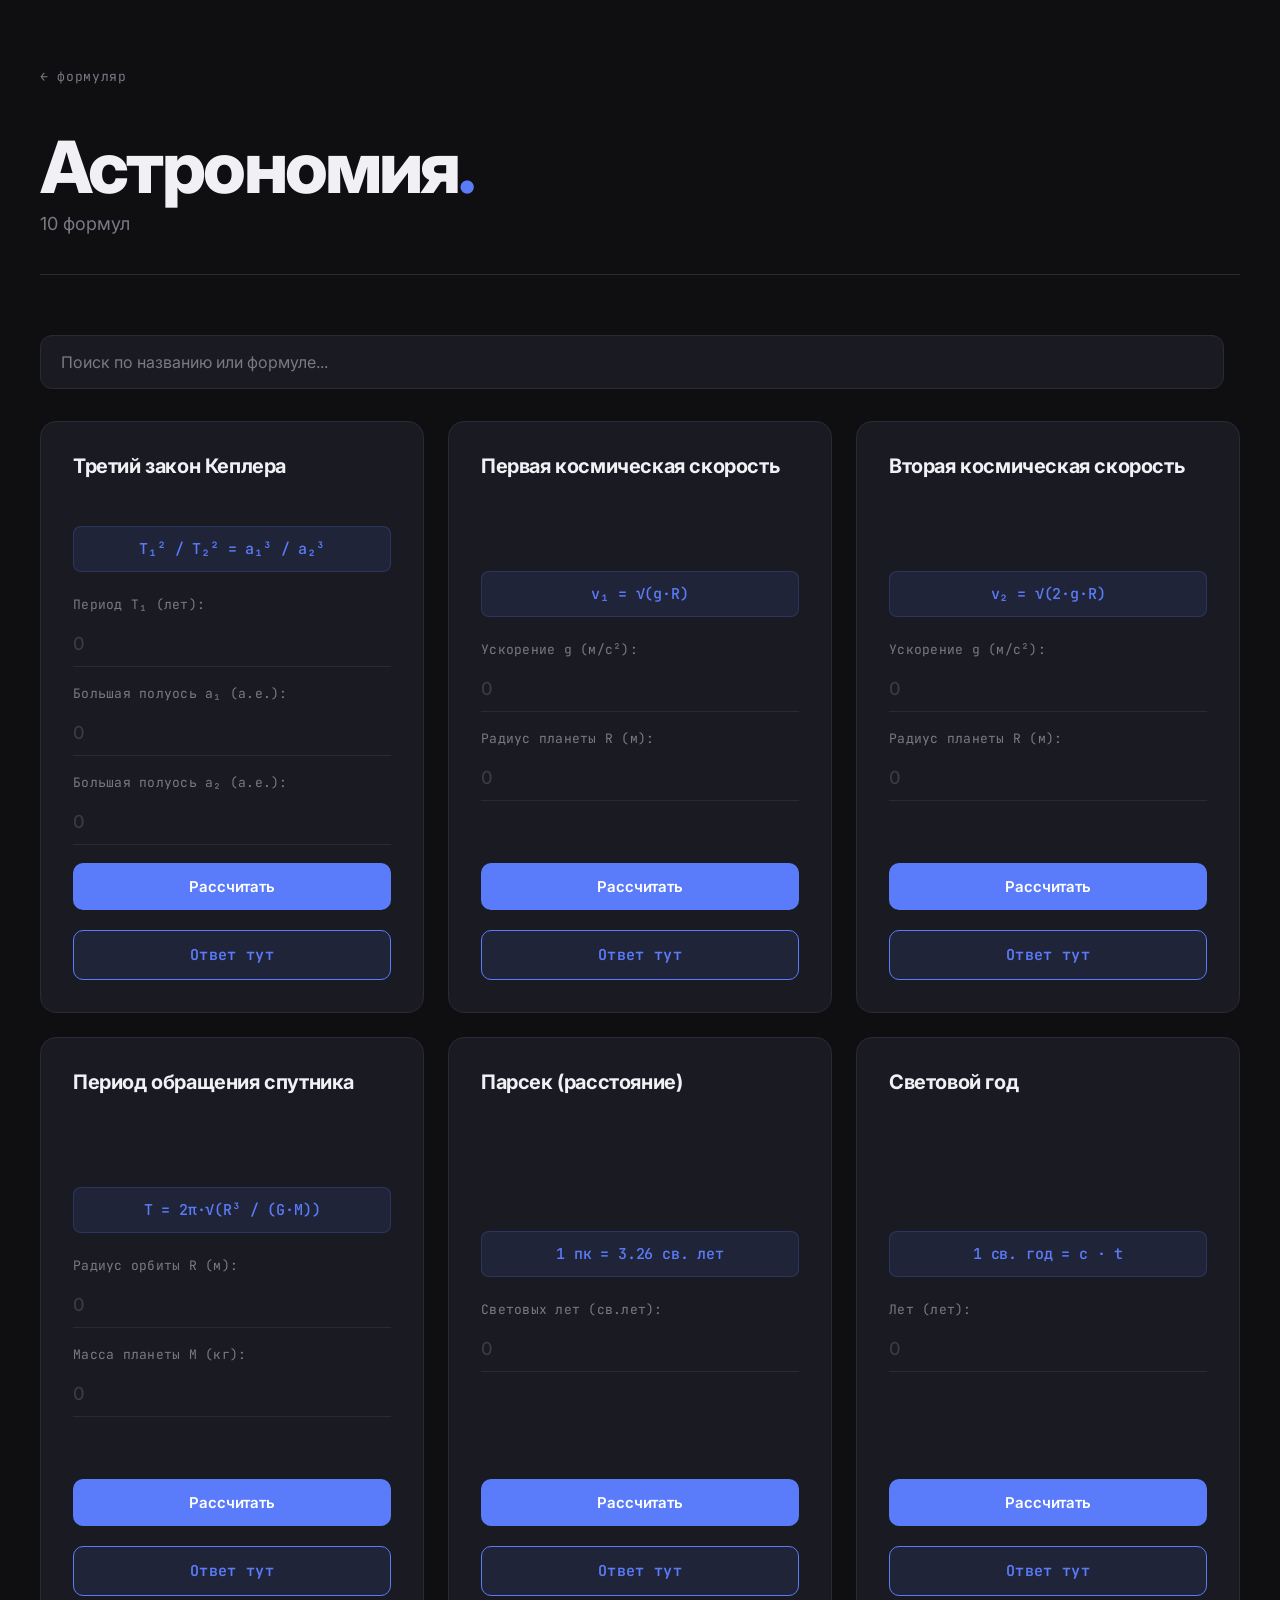
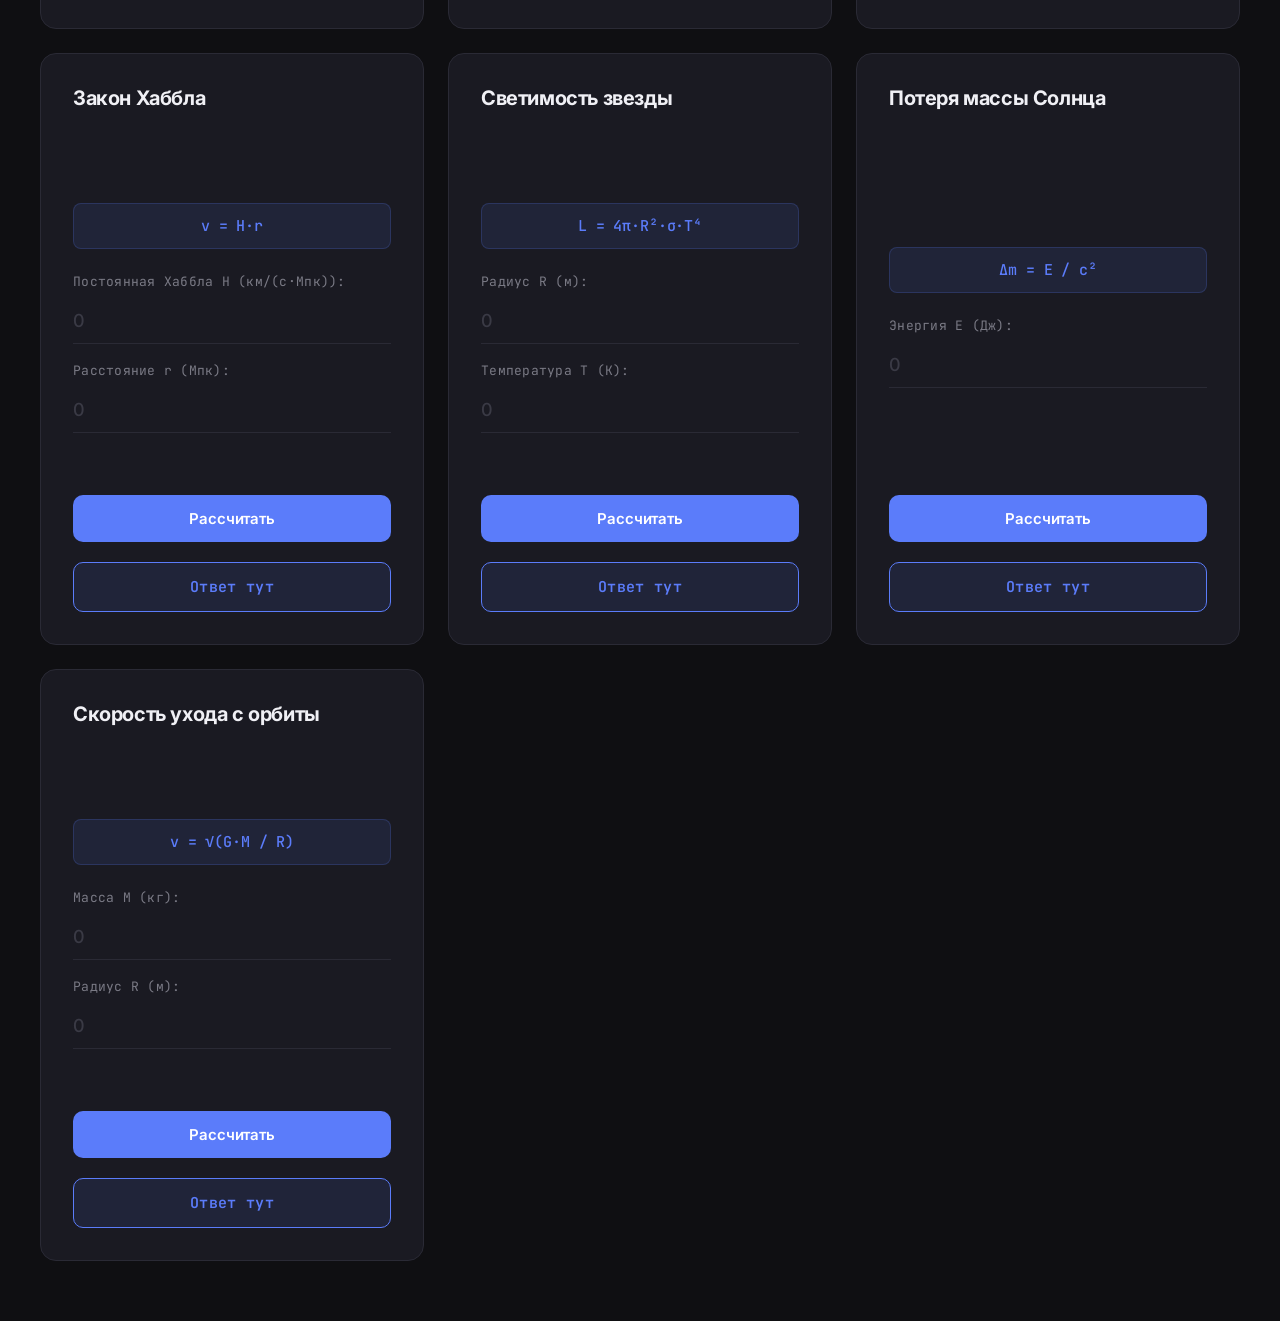
==== pages/astro.html @ 0204092b "300 формул школьного курса доделаны, теперь отдых, следующие цели: визуал, аксиом" ====
<!DOCTYPE html>
<html lang="ru">
<head>
  <meta charset="UTF-8">
  <meta name="viewport" content="width=device-width, initial-scale=1.0">
  <title>Астрономия — Физитон</title>
  <link rel="preconnect" href="https://fonts.googleapis.com">
  <link rel="preconnect" href="https://fonts.gstatic.com" crossorigin>
  <link href="https://fonts.googleapis.com/css2?family=Inter:wght@400;500;600;800&family=JetBrains+Mono:wght@500&display=swap" rel="stylesheet">
  <link rel="stylesheet" href="../style.css">
</head>
<body>

  <a href="calculator.html" class="back">← формуляр</a>

  <header>
    <h1>Астрономия</h1>
    <p>10 формул</p>
  </header>

  <main id="formulas-container"></main>

  <script src="../formulas.js"></script>
  <script src="../script.js"></script>
  <script>
    renderSection('astro', 'formulas-container');
  </script>
</body>
</html>
---- style.css ----
* {
  box-sizing: border-box;
  margin: 0;
  padding: 0;
}

:root {
  --bg: #0f0f12;
  --surface: #1a1a22;
  --surface-hover: #24242e;
  --border: #2a2a35;
  --text: #f0f0f5;
  --muted: #7a7a85;
  --accent: #5b7cfa;
  --accent-glow: rgba(91, 124, 250, 0.25);
}

body {
  font-family: 'Inter', system-ui, sans-serif;
  background: var(--bg);
  color: var(--text);
  min-height: 100vh;
  padding: 60px 40px;
  font-weight: 400;
  letter-spacing: -0.01em;
  -webkit-font-smoothing: antialiased;
}

/* ============ ШАПКА ============ */
header {
  max-width: 1200px;
  margin: 0 auto 60px;
  padding-bottom: 40px;
  border-bottom: 1px solid var(--border);
}

header h1 {
  font-size: 72px;
  font-weight: 800;
  letter-spacing: -0.04em;
  line-height: 0.95;
  color: var(--text);
  margin-bottom: 12px;
}

header h1::after {
  content: '.';
  color: var(--accent);
}

header p {
  color: var(--muted);
  font-size: 18px;
  font-weight: 400;
  letter-spacing: 0;
}

/* ============ ГЛАВНАЯ: ДВЕ КАРТОЧКИ ============ */
.hub {
  display: grid;
  grid-template-columns: repeat(2, 1fr);
  gap: 24px;
  max-width: 1200px;
  margin: 0 auto;
}

.hub-card {
  background: var(--surface);
  padding: 50px 45px;
  text-decoration: none;
  color: var(--text);
  transition: all 0.3s cubic-bezier(0.4, 0, 0.2, 1);
  position: relative;
  min-height: 340px;
  display: flex;
  flex-direction: column;
  justify-content: space-between;
  border-radius: 20px;
  border: 1px solid var(--border);
  overflow: hidden;
}

/* Эффект свечения при наведении */
.hub-card::before {
  content: '';
  position: absolute;
  top: 0;
  left: 0;
  right: 0;
  height: 3px;
  background: linear-gradient(90deg, transparent, var(--accent), transparent);
  opacity: 0;
  transition: opacity 0.3s ease;
}

.hub-card:hover::before {
  opacity: 1;
}

.hub-card:hover {
  background: var(--surface-hover);
  transform: translateY(-6px);
  box-shadow: 0 20px 40px rgba(0, 0, 0, 0.4), 0 0 0 1px var(--accent);
}

.hub-card .icon {
  font-family: 'JetBrains Mono', monospace;
  font-size: 14px;
  color: var(--accent);
  letter-spacing: 0.05em;
  font-weight: 600;
}

.hub-card h2 {
  font-size: 44px;
  font-weight: 700;
  letter-spacing: -0.03em;
  margin: 40px 0 16px;
  color: var(--text);
}

.hub-card p {
  font-size: 16px;
  color: var(--muted);
  line-height: 1.6;
  max-width: 400px;
}

.hub-card::after {
  content: '→';
  position: absolute;
  top: 50px;
  right: 45px;
  font-size: 28px;
  color: var(--muted);
  transition: all 0.3s ease;
}

.hub-card:hover::after {
  color: var(--accent);
  transform: translateX(8px);
}

/* ============ ПЛИТКИ РАЗДЕЛОВ (Формуляр) ============ */
.menu {
  display: grid;
  grid-template-columns: repeat(auto-fill, minmax(280px, 1fr));
  gap: 20px;
  max-width: 1200px;
  margin: 0 auto;
}

.card {
  background: var(--surface);
  padding: 30px;
  text-decoration: none;
  color: var(--text);
  transition: all 0.3s cubic-bezier(0.4, 0, 0.2, 1);
  position: relative;
  min-height: 200px;
  display: flex;
  flex-direction: column;
  justify-content: space-between;
  border-radius: 16px;
  border: 1px solid var(--border);
}

.card:hover {
  background: var(--surface-hover);
  transform: translateY(-4px);
  box-shadow: 0 12px 24px rgba(0, 0, 0, 0.3), 0 0 0 1px var(--accent);
}

.card .icon {
  font-family: 'JetBrains Mono', monospace;
  font-size: 12px;
  color: var(--accent);
  letter-spacing: 0.05em;
  font-weight: 600;
  text-transform: uppercase;
}

.card h2 {
  font-size: 24px;
  font-weight: 700;
  letter-spacing: -0.02em;
  margin-bottom: 8px;
  color: var(--text);
}

.card p {
  font-size: 14px;
  color: var(--muted);
  line-height: 1.5;
}

.card::after {
  content: '→';
  position: absolute;
  top: 30px;
  right: 30px;
  font-size: 20px;
  color: var(--muted);
  transition: all 0.3s ease;
}

.card:hover::after {
  color: var(--accent);
  transform: translateX(4px);
}

/* ============ КНОПКА "НАЗАД" ============ */
.back {
  display: inline-block;
  font-family: 'JetBrains Mono', monospace;
  font-size: 13px;
  color: var(--muted);
  text-decoration: none;
  margin-bottom: 40px;
  letter-spacing: 0.05em;
  transition: color 0.2s;
  padding: 8px 0;
}

.back:hover {
  color: var(--accent);
}

/* ============ СЕТКА КАЛЬКУЛЯТОРОВ (Разделы) ============ */
.calcs {
  display: grid;
  grid-template-columns: repeat(auto-fill, minmax(380px, 1fr));
  gap: 24px;
  max-width: 1200px;
  margin: 0 auto;
  align-items: stretch;
  grid-auto-rows: 1fr;
}

.calc {
  background: var(--surface);
  padding: 32px;
  border-radius: 16px;
  border: 1px solid var(--border);
  transition: all 0.3s cubic-bezier(0.4, 0, 0.2, 1);
  display: flex;
  flex-direction: column;
  min-height: 420px;
}

.calc .formula,
.calc .result {
  margin-top: auto;
}

.calc .result {
  margin-top: 20px;
}

.calc:hover {
  border-color: var(--accent);
  box-shadow: 0 0 0 1px var(--accent-glow), 0 12px 32px rgba(0, 0, 0, 0.3);
}

.calc h2 {
  font-size: 20px;
  font-weight: 700;
  letter-spacing: -0.02em;
  margin-bottom: 16px;
  color: var(--text);
  min-height: 56px;
  display: flex;
  align-items: flex-start;
}

.formula {
  font-family: 'JetBrains Mono', monospace;
  font-size: 15px;
  color: var(--accent);
  margin-bottom: 24px;
  padding: 12px 16px;
  background: rgba(91, 124, 250, 0.1);
  border-radius: 8px;
  text-align: center;
  font-weight: 500;
  border: 1px solid rgba(91, 124, 250, 0.2);
}

.calc label {
  display: block;
  font-size: 13px;
  color: var(--muted);
  margin-bottom: 18px;
  font-family: 'JetBrains Mono', monospace;
  letter-spacing: 0.02em;
  min-height: 52px;
}

.calc input {
  width: 100%;
  padding: 12px 0;
  margin-top: 8px;
  background: transparent;
  border: none;
  border-bottom: 1px solid var(--border);
  font-size: 18px;
  font-family: 'Inter', sans-serif;
  font-weight: 500;
  outline: none;
  transition: border-color 0.2s;
  color: var(--text);
}

.calc input:focus {
  border-bottom-color: var(--accent);
}

.calc input::placeholder {
  color: #3a3a45;
}

.calc input::-webkit-outer-spin-button,
.calc input::-webkit-inner-spin-button {
  -webkit-appearance: none;
  margin: 0;
}

.calc button {
  width: 100%;
  padding: 14px;
  background: var(--accent);
  color: #fff;
  border: none;
  border-radius: 10px;
  font-family: 'Inter', sans-serif;
  font-size: 15px;
  font-weight: 600;
  letter-spacing: -0.01em;
  cursor: pointer;
  transition: all 0.2s;
  margin-top: auto;
}

.calc button:hover {
  background: #4a6cf0;
  transform: translateY(-2px);
  box-shadow: 0 8px 20px var(--accent-glow);
}

.calc button:active {
  transform: translateY(0);
}

.result {
  margin-top: 16px;
  font-family: 'JetBrains Mono', monospace;
  font-size: 15px;
  color: var(--muted);
  letter-spacing: 0.02em;
  padding: 14px;
  border-radius: 10px;
  background: var(--surface-hover);
  text-align: center;
  border: 1px solid var(--border);
  min-height: 48px;
  display: flex;
  align-items: center;
  justify-content: center;
}

.result:not(:empty) {
  color: var(--accent);
  font-weight: 600;
  background: rgba(91, 124, 250, 0.1);
  border-color: var(--accent);
}

/* ============ ПОИСК ============ */
.search-wrap {
  max-width: 1200px;
  margin: 0 auto 32px;
  position: relative;
  display: flex;
  align-items: center;
  gap: 16px;
}

.search-input {
  flex: 1;
  padding: 16px 20px;
  background: var(--surface);
  border: 1px solid var(--border);
  border-radius: 12px;
  color: var(--text);
  font-family: 'Inter', sans-serif;
  font-size: 16px;
  outline: none;
  transition: all 0.2s;
}

.search-input:focus {
  border-color: var(--accent);
  box-shadow: 0 0 0 3px var(--accent-glow);
}

.search-input::placeholder {
  color: var(--muted);
}

.search-count {
  font-family: 'JetBrains Mono', monospace;
  font-size: 13px;
  color: var(--muted);
  letter-spacing: 0.02em;
  white-space: nowrap;
}



/* ============ МОБИЛЬНАЯ ВЕРСИЯ ============ */

/* Планшеты (до 1024px) */
@media (max-width: 1024px) {
  body {
    padding: 40px 24px;
  }

  header {
    margin-bottom: 50px;
  }

  header h1 {
    font-size: 64px;
  }

  .calcs {
    grid-template-columns: repeat(auto-fill, minmax(320px, 1fr));
    gap: 20px;
  }

  .hub-card h2 {
    font-size: 32px;
  }
}

/* Телефоны (до 768px) */
@media (max-width: 768px) {
  body {
    padding: 30px 18px;
  }

  /* Шапка */
  header {
    margin-bottom: 40px;
    padding-bottom: 24px;
  }

  header h1 {
    font-size: 44px;
    letter-spacing: -0.03em;
  }

  header p {
    font-size: 15px;
  }

  /* Главная: карточки Формуляр/Аксиом — в одну колонку */
  .hub {
    grid-template-columns: 1fr;
    gap: 16px;
  }

  .hub-card {
    padding: 32px 24px;
    min-height: auto;
    border-radius: 16px;
  }

  .hub-card h2 {
    font-size: 28px;
    margin: 20px 0 10px;
  }

  .hub-card p {
    font-size: 14px;
  }

  .hub-card::after {
    top: 32px;
    right: 24px;
    font-size: 20px;
  }

  /* Плитки разделов — в одну колонку */
  .menu {
    grid-template-columns: 1fr;
    gap: 14px;
  }

  .card {
    padding: 24px 20px;
    min-height: auto;
    border-radius: 14px;
  }

  .card h2 {
    font-size: 20px;
  }

  .card p {
    font-size: 13px;
  }

  .card::after {
    top: 24px;
    right: 20px;
    font-size: 18px;
  }

  /* Поиск */
  .search-wrap {
    margin-bottom: 24px;
    gap: 10px;
  }

  .search-input {
    padding: 14px 16px;
    font-size: 15px;
    border-radius: 10px;
  }

  .search-count {
    font-size: 11px;
  }

  /* Калькуляторы — в одну колонку */
  .calcs {
    grid-template-columns: 1fr;
    gap: 16px;
    grid-auto-rows: auto;
  }

  .calc {
    padding: 24px 20px;
    border-radius: 14px;
    min-height: auto;
  }

  .calc h2 {
    font-size: 17px;
    min-height: auto;
    margin-bottom: 12px;
  }

  .formula {
    font-size: 14px;
    padding: 10px 12px;
    margin-bottom: 20px;
  }

  .calc label {
    font-size: 12px;
    margin-bottom: 14px;
    min-height: auto;
  }

  .calc input {
    font-size: 16px;
    padding: 12px 0;
  }

  .calc button {
    padding: 16px;
    font-size: 15px;
    margin-top: 12px;
  }

  .result {
    font-size: 14px;
    padding: 12px;
    min-height: 44px;
    margin-top: 12px;
  }

  /* Кнопка «назад» */
  .back {
    font-size: 12px;
    margin-bottom: 24px;
  }
}

/* Узкие телефоны (до 400px) */
@media (max-width: 400px) {
  body {
    padding: 24px 14px;
  }

  header h1 {
    font-size: 36px;
  }

  header p {
    font-size: 14px;
  }

  .hub-card h2 {
    font-size: 24px;
  }

  .card h2 {
    font-size: 18px;
  }

  .calc h2 {
    font-size: 16px;
  }
}
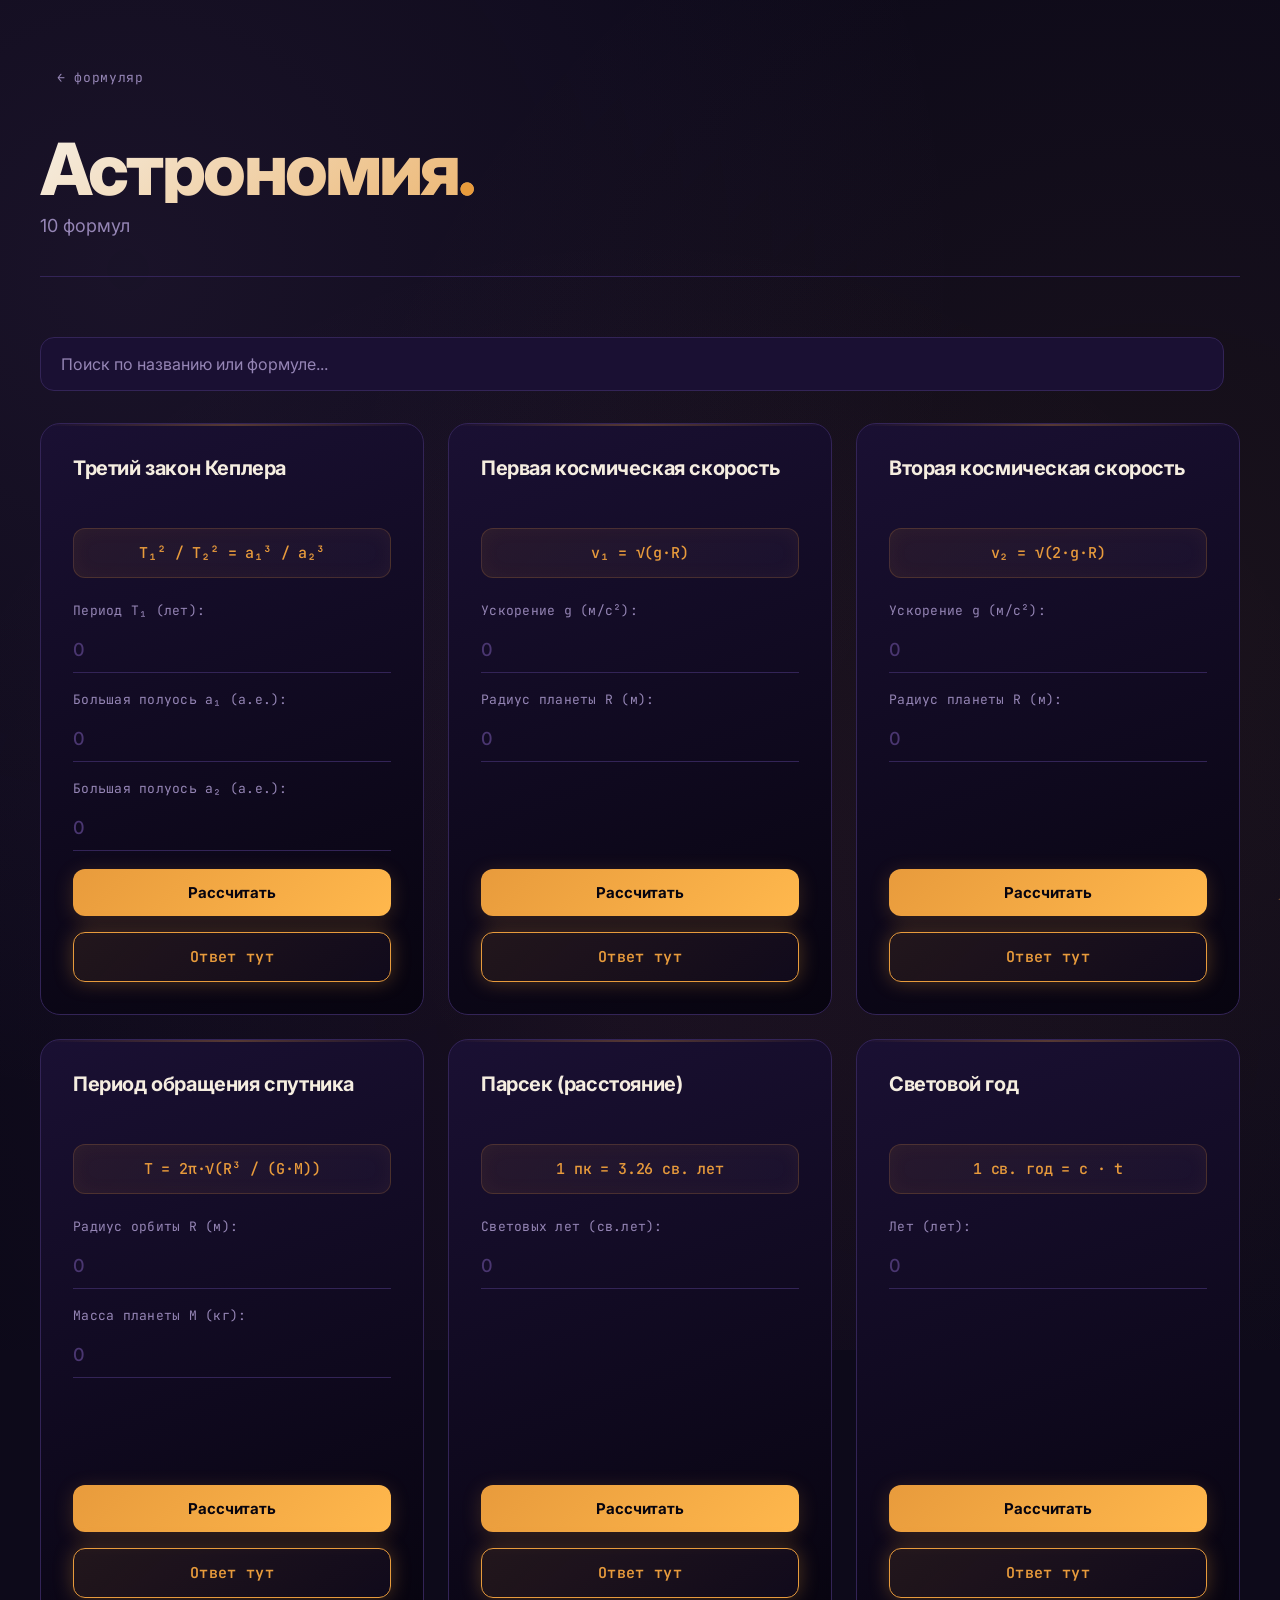
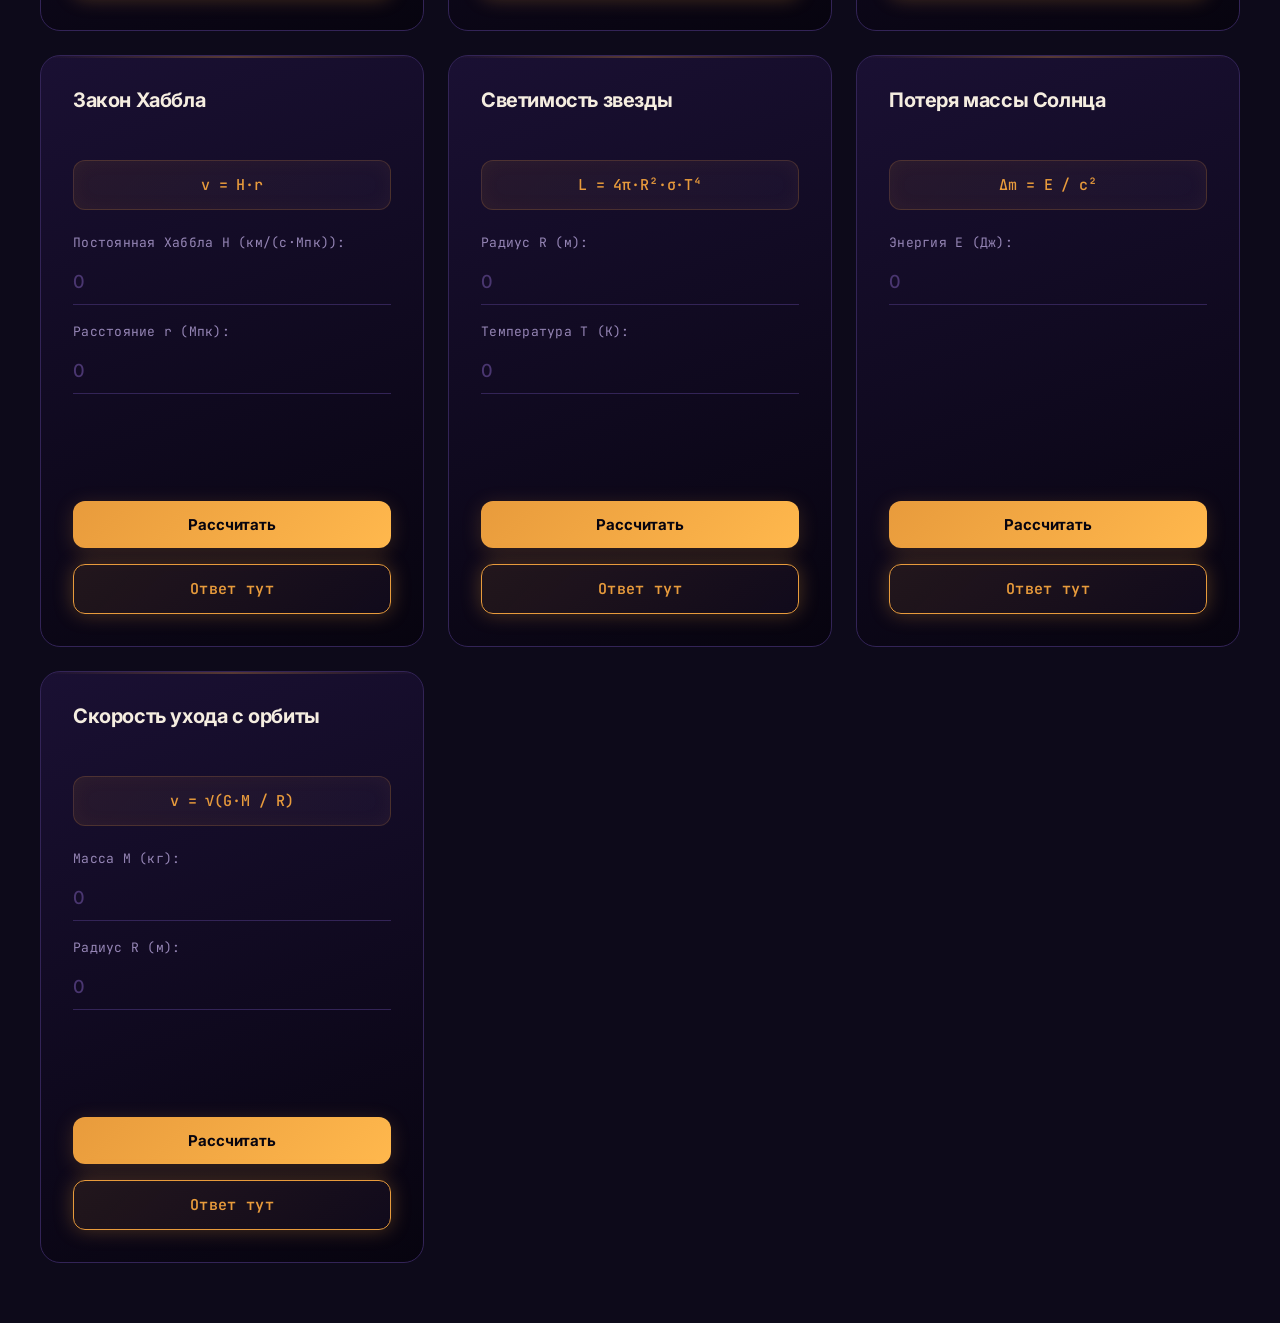
==== commit ac7efdfe: "TM Opera O йоу" ====
--- a/pages/astro.html
+++ b/pages/astro.html
@@ -7,10 +7,10 @@
   <link rel="preconnect" href="https://fonts.googleapis.com">
   <link rel="preconnect" href="https://fonts.gstatic.com" crossorigin>
   <link href="https://fonts.googleapis.com/css2?family=Inter:wght@400;500;600;800&family=JetBrains+Mono:wght@500&display=swap" rel="stylesheet">
-  <link rel="stylesheet" href="../style.css">
+  <link rel="stylesheet" href="../assets/style-space.css">
 </head>
 <body>
-
+  <div class="stars-bg"></div>
   <a href="calculator.html" class="back">← формуляр</a>
 
   <header>
--- a/assets/style-space.css
+++ b/assets/style-space.css
@@ -0,0 +1,614 @@
+/* ============ КОСМИЧЕСКАЯ ТЕМА «ФИЗИТОН» ============ */
+
+* {
+  box-sizing: border-box;
+  margin: 0;
+  padding: 0;
+}
+
+:root {
+  /* Основные цвета — извлечены из ваших аниме-PNG */
+  --bg: #0d0a1a;
+  --bg-deep: #07040f;
+  --surface: #1a1033;
+  --surface-hover: #251a44;
+  --border: #332457;
+  --border-bright: #4a3670;
+  --text: #f5ede0;
+  --muted: #9585b5;
+
+  /* Акценты */
+  --gold: #e89b3c;
+  --gold-bright: #ffb84d;
+  --violet: #b57cd9;
+  --pink: #e070a0;
+  --glow-gold: rgba(232, 155, 60, 0.3);
+  --glow-violet: rgba(181, 124, 217, 0.3);
+}
+
+/* ============ ОСНОВА ============ */
+body {
+  font-family: 'Inter', system-ui, sans-serif;
+  background: var(--bg);
+  color: var(--text);
+  min-height: 100vh;
+  padding: 60px 40px;
+  font-weight: 400;
+  letter-spacing: -0.01em;
+  -webkit-font-smoothing: antialiased;
+  position: relative;
+  overflow-x: hidden;
+}
+
+/* ============ ЗВЁЗДНЫЙ ФОН ============ */
+.stars-bg {
+  position: fixed;
+  top: 0;
+  left: 0;
+  width: 100%;
+  height: 100%;
+  pointer-events: none;
+  z-index: 0;
+  background:
+    radial-gradient(1px 1px at 20% 30%, #fff, transparent),
+    radial-gradient(1px 1px at 60% 70%, #fff, transparent),
+    radial-gradient(2px 2px at 50% 50%, #e89b3c, transparent),
+    radial-gradient(1px 1px at 80% 10%, #fff, transparent),
+    radial-gradient(1px 1px at 90% 60%, #b57cd9, transparent),
+    radial-gradient(1px 1px at 33% 80%, #fff, transparent),
+    radial-gradient(2px 2px at 15% 90%, #e070a0, transparent),
+    radial-gradient(1px 1px at 70% 30%, #fff, transparent);
+  background-size: 200% 200%;
+  animation: starsMove 120s linear infinite;
+  opacity: 0.6;
+}
+
+@keyframes starsMove {
+  from { background-position: 0 0; }
+  to { background-position: 200% 200%; }
+}
+
+/* Слой туманности */
+body::before {
+  content: '';
+  position: fixed;
+  top: -50%;
+  left: -50%;
+  width: 200%;
+  height: 200%;
+  background:
+    radial-gradient(circle at 30% 40%, rgba(181, 124, 217, 0.08), transparent 40%),
+    radial-gradient(circle at 70% 60%, rgba(232, 155, 60, 0.06), transparent 40%),
+    radial-gradient(circle at 50% 80%, rgba(224, 112, 160, 0.05), transparent 40%);
+  pointer-events: none;
+  z-index: 0;
+  animation: nebulaMove 60s ease-in-out infinite alternate;
+}
+
+@keyframes nebulaMove {
+  from { transform: translate(0, 0) rotate(0deg); }
+  to   { transform: translate(5%, 5%) rotate(5deg); }
+}
+
+/* Все элементы поверх звёзд */
+body > * {
+  position: relative;
+  z-index: 1;
+}
+
+/* ============ ШАПКА ============ */
+header {
+  max-width: 1200px;
+  margin: 0 auto 60px;
+  padding-bottom: 40px;
+  border-bottom: 1px solid var(--border);
+  position: relative;
+}
+
+header h1 {
+  font-size: 72px;
+  font-weight: 800;
+  letter-spacing: -0.04em;
+  line-height: 0.95;
+  color: var(--text);
+  margin-bottom: 12px;
+  background: linear-gradient(135deg, var(--text) 0%, var(--gold) 60%, var(--violet) 100%);
+  -webkit-background-clip: text;
+  -webkit-text-fill-color: transparent;
+  background-clip: text;
+}
+
+header h1::after {
+  content: '.';
+  color: var(--gold);
+  -webkit-text-fill-color: var(--gold);
+}
+
+header p {
+  color: var(--muted);
+  font-size: 18px;
+  font-weight: 400;
+  letter-spacing: 0;
+}
+
+/* ============ ГЛАВНАЯ — 2 КАРТОЧКИ ============ */
+.hub {
+  display: grid;
+  grid-template-columns: repeat(2, 1fr);
+  gap: 24px;
+  max-width: 1200px;
+  margin: 0 auto;
+}
+
+.hub-card {
+  background: linear-gradient(135deg, var(--surface) 0%, var(--bg-deep) 100%);
+  padding: 50px 45px;
+  text-decoration: none;
+  color: var(--text);
+  transition: all 0.4s cubic-bezier(0.4, 0, 0.2, 1);
+  position: relative;
+  min-height: 380px;
+  display: flex;
+  flex-direction: column;
+  justify-content: space-between;
+  border-radius: 24px;
+  border: 1px solid var(--border);
+  overflow: hidden;
+  box-shadow: 0 0 0 1px transparent, 0 20px 60px rgba(0, 0, 0, 0.5);
+}
+
+/* Свечение сверху */
+.hub-card::before {
+  content: '';
+  position: absolute;
+  top: 0;
+  left: 0;
+  right: 0;
+  height: 2px;
+  background: linear-gradient(90deg, transparent, var(--gold), var(--violet), transparent);
+  opacity: 0.4;
+  transition: opacity 0.3s;
+}
+
+.hub-card:hover::before {
+  opacity: 1;
+}
+
+.hub-card:hover {
+  transform: translateY(-8px);
+  border-color: var(--gold);
+  box-shadow:
+    0 0 0 1px var(--gold),
+    0 0 40px var(--glow-gold),
+    0 30px 80px rgba(0, 0, 0, 0.6);
+}
+
+/* PNG-персонаж в углу карточки */
+.hub-card .char {
+  position: absolute;
+  right: -20px;
+  bottom: -20px;
+  width: 200px;
+  height: 200px;
+  object-fit: contain;
+  object-position: bottom right;
+  opacity: 0.85;
+  transition: all 0.4s ease;
+  pointer-events: none;
+  filter: drop-shadow(0 0 20px rgba(232, 155, 60, 0.3));
+}
+
+.hub-card:hover .char {
+  transform: scale(1.08) translateY(-6px);
+  opacity: 1;
+  filter: drop-shadow(0 0 30px rgba(232, 155, 60, 0.5));
+}
+
+.hub-card .icon {
+  font-family: 'JetBrains Mono', monospace;
+  font-size: 14px;
+  color: var(--gold);
+  letter-spacing: 0.05em;
+  font-weight: 600;
+  z-index: 2;
+  position: relative;
+}
+
+.hub-card h2 {
+  font-size: 44px;
+  font-weight: 700;
+  letter-spacing: -0.03em;
+  margin: 40px 0 16px;
+  color: var(--text);
+  z-index: 2;
+  position: relative;
+  text-shadow: 0 0 30px rgba(245, 237, 224, 0.15);
+}
+
+.hub-card p {
+  font-size: 16px;
+  color: var(--muted);
+  line-height: 1.6;
+  max-width: 60%;
+  z-index: 2;
+  position: relative;
+}
+
+/* ============ ПЛИТКИ РАЗДЕЛОВ ============ */
+.menu {
+  display: grid;
+  grid-template-columns: repeat(auto-fill, minmax(320px, 1fr));
+  gap: 24px;
+  max-width: 1200px;
+  margin: 0 auto;
+}
+
+.card {
+  background: linear-gradient(135deg, var(--surface) 0%, var(--bg-deep) 100%);
+  padding: 32px 30px;
+  text-decoration: none;
+  color: var(--text);
+  transition: all 0.4s cubic-bezier(0.4, 0, 0.2, 1);
+  position: relative;
+  min-height: 260px;
+  display: flex;
+  flex-direction: column;
+  justify-content: space-between;
+  border-radius: 20px;
+  border: 1px solid var(--border);
+  overflow: hidden;
+}
+
+.card::before {
+  content: '';
+  position: absolute;
+  top: 0;
+  left: 0;
+  right: 0;
+  height: 2px;
+  background: linear-gradient(90deg, transparent, var(--violet), var(--gold), transparent);
+  opacity: 0.3;
+  transition: opacity 0.3s;
+}
+
+.card:hover::before {
+  opacity: 1;
+}
+
+.card:hover {
+  transform: translateY(-6px);
+  border-color: var(--violet);
+  box-shadow:
+    0 0 0 1px var(--violet),
+    0 0 30px var(--glow-violet),
+    0 20px 50px rgba(0, 0, 0, 0.5);
+}
+
+/* PNG в углу плитки раздела */
+.card .char {
+  position: absolute;
+  right: -10px;
+  bottom: -10px;
+  width: 150px;
+  height: 150px;
+  object-fit: contain;
+  object-position: bottom right;
+  opacity: 0.7;
+  transition: all 0.4s ease;
+  pointer-events: none;
+  filter: drop-shadow(0 0 15px rgba(181, 124, 217, 0.3));
+}
+
+.card:hover .char {
+  transform: scale(1.1) translateY(-4px);
+  opacity: 1;
+  filter: drop-shadow(0 0 25px rgba(181, 124, 217, 0.5));
+}
+
+.card .icon {
+  font-family: 'JetBrains Mono', monospace;
+  font-size: 12px;
+  color: var(--gold);
+  letter-spacing: 0.05em;
+  font-weight: 600;
+  text-transform: uppercase;
+  z-index: 2;
+  position: relative;
+}
+
+.card h2 {
+  font-size: 26px;
+  font-weight: 700;
+  letter-spacing: -0.02em;
+  margin-bottom: 8px;
+  color: var(--text);
+  z-index: 2;
+  position: relative;
+}
+
+.card p {
+  font-size: 14px;
+  color: var(--muted);
+  line-height: 1.5;
+  max-width: 60%;
+  z-index: 2;
+  position: relative;
+}
+
+/* ============ КНОПКА "НАЗАД" ============ */
+.back {
+  display: inline-block;
+  font-family: 'JetBrains Mono', monospace;
+  font-size: 13px;
+  color: var(--muted);
+  text-decoration: none;
+  margin-bottom: 40px;
+  letter-spacing: 0.05em;
+  transition: all 0.3s;
+  padding: 8px 16px;
+  border-radius: 10px;
+  border: 1px solid transparent;
+}
+
+.back:hover {
+  color: var(--gold);
+  border-color: var(--border);
+  background: var(--surface);
+}
+
+/* ============ КАЛЬКУЛЯТОРЫ ============ */
+.calcs {
+  display: grid;
+  grid-template-columns: repeat(auto-fill, minmax(380px, 1fr));
+  gap: 24px;
+  max-width: 1200px;
+  margin: 0 auto;
+  align-items: stretch;
+  grid-auto-rows: 1fr;
+}
+
+.calc {
+  background: linear-gradient(160deg, var(--surface) 0%, var(--bg-deep) 100%);
+  padding: 32px;
+  border-radius: 20px;
+  border: 1px solid var(--border);
+  transition: all 0.3s cubic-bezier(0.4, 0, 0.2, 1);
+  display: flex;
+  flex-direction: column;
+  min-height: 420px;
+  position: relative;
+  overflow: hidden;
+}
+
+.calc::before {
+  content: '';
+  position: absolute;
+  top: 0;
+  left: 0;
+  right: 0;
+  height: 2px;
+  background: linear-gradient(90deg, transparent, var(--gold), transparent);
+  opacity: 0.3;
+  transition: opacity 0.3s;
+}
+
+.calc:hover {
+  border-color: var(--gold);
+  box-shadow:
+    0 0 0 1px var(--gold),
+    0 0 30px var(--glow-gold),
+    0 20px 50px rgba(0, 0, 0, 0.5);
+}
+
+.calc:hover::before {
+  opacity: 1;
+}
+
+.calc h2 {
+  font-size: 20px;
+  font-weight: 700;
+  letter-spacing: -0.02em;
+  margin-bottom: 16px;
+  color: var(--text);
+  min-height: 56px;
+  display: flex;
+  align-items: flex-start;
+}
+
+.formula {
+  font-family: 'JetBrains Mono', monospace;
+  font-size: 15px;
+  color: var(--gold);
+  margin-bottom: 24px;
+  padding: 14px 18px;
+  background: linear-gradient(135deg, rgba(232, 155, 60, 0.08), rgba(181, 124, 217, 0.05));
+  border-radius: 12px;
+  text-align: center;
+  font-weight: 500;
+  border: 1px solid rgba(232, 155, 60, 0.2);
+  box-shadow: inset 0 0 20px rgba(232, 155, 60, 0.05);
+}
+
+.calc label {
+  display: block;
+  font-size: 13px;
+  color: var(--muted);
+  margin-bottom: 18px;
+  font-family: 'JetBrains Mono', monospace;
+  letter-spacing: 0.02em;
+  min-height: 52px;
+}
+
+.calc input {
+  width: 100%;
+  padding: 12px 0;
+  margin-top: 8px;
+  background: transparent;
+  border: none;
+  border-bottom: 1px solid var(--border);
+  font-size: 18px;
+  font-family: 'Inter', sans-serif;
+  font-weight: 500;
+  outline: none;
+  transition: all 0.2s;
+  color: var(--text);
+}
+
+.calc input:focus {
+  border-bottom-color: var(--gold);
+  box-shadow: 0 1px 0 0 var(--gold);
+}
+
+.calc input::placeholder {
+  color: #4a3670;
+}
+
+.calc input::-webkit-outer-spin-button,
+.calc input::-webkit-inner-spin-button {
+  -webkit-appearance: none;
+  margin: 0;
+}
+
+.calc button {
+  width: 100%;
+  padding: 14px;
+  background: linear-gradient(135deg, var(--gold) 0%, var(--gold-bright) 100%);
+  color: var(--bg-deep);
+  border: none;
+  border-radius: 12px;
+  font-family: 'Inter', sans-serif;
+  font-size: 15px;
+  font-weight: 700;
+  letter-spacing: -0.01em;
+  cursor: pointer;
+  transition: all 0.25s;
+  margin-top: auto;
+  box-shadow: 0 4px 20px rgba(232, 155, 60, 0.2);
+}
+
+.calc button:hover {
+  transform: translateY(-2px);
+  box-shadow: 0 8px 30px rgba(232, 155, 60, 0.4);
+}
+
+.calc button:active {
+  transform: translateY(0);
+}
+
+.result {
+  margin-top: 16px;
+  font-family: 'JetBrains Mono', monospace;
+  font-size: 15px;
+  color: var(--muted);
+  letter-spacing: 0.02em;
+  padding: 14px;
+  border-radius: 12px;
+  background: var(--bg-deep);
+  text-align: center;
+  border: 1px solid var(--border);
+  min-height: 48px;
+  display: flex;
+  align-items: center;
+  justify-content: center;
+}
+
+.result:not(:empty) {
+  color: var(--gold);
+  font-weight: 600;
+  background: linear-gradient(135deg, rgba(232, 155, 60, 0.1), rgba(181, 124, 217, 0.05));
+  border-color: var(--gold);
+  box-shadow: 0 0 20px var(--glow-gold);
+}
+
+/* ============ ПОИСК ============ */
+.search-wrap {
+  max-width: 1200px;
+  margin: 0 auto 32px;
+  position: relative;
+  display: flex;
+  align-items: center;
+  gap: 16px;
+}
+
+.search-input {
+  flex: 1;
+  padding: 16px 20px;
+  background: var(--surface);
+  border: 1px solid var(--border);
+  border-radius: 14px;
+  color: var(--text);
+  font-family: 'Inter', sans-serif;
+  font-size: 16px;
+  outline: none;
+  transition: all 0.3s;
+}
+
+.search-input:focus {
+  border-color: var(--gold);
+  box-shadow: 0 0 0 3px var(--glow-gold);
+}
+
+.search-input::placeholder {
+  color: var(--muted);
+}
+
+.search-count {
+  font-family: 'JetBrains Mono', monospace;
+  font-size: 13px;
+  color: var(--gold);
+  letter-spacing: 0.02em;
+  white-space: nowrap;
+}
+
+/* ============ МОБИЛЬНАЯ ВЕРСИЯ ============ */
+@media (max-width: 1024px) {
+  body { padding: 40px 24px; }
+  header h1 { font-size: 56px; }
+  .hub-card h2 { font-size: 32px; }
+  .calcs { grid-template-columns: repeat(auto-fill, minmax(320px, 1fr)); gap: 20px; }
+  .hub-card .char { width: 150px; height: 150px; }
+  .card .char { width: 120px; height: 120px; }
+}
+
+@media (max-width: 768px) {
+  body { padding: 30px 18px; }
+  header { margin-bottom: 40px; padding-bottom: 24px; }
+  header h1 { font-size: 40px; }
+  header p { font-size: 15px; }
+
+  .hub { grid-template-columns: 1fr; gap: 16px; }
+  .hub-card { padding: 32px 24px; min-height: 280px; border-radius: 18px; }
+  .hub-card h2 { font-size: 28px; margin: 20px 0 10px; }
+  .hub-card p { font-size: 14px; max-width: 70%; }
+  .hub-card .char { width: 130px; height: 130px; right: -15px; bottom: -15px; }
+
+  .menu { grid-template-columns: 1fr; gap: 14px; }
+  .card { padding: 24px 20px; min-height: 200px; border-radius: 16px; }
+  .card h2 { font-size: 20px; }
+  .card p { font-size: 13px; max-width: 65%; }
+  .card .char { width: 110px; height: 110px; }
+
+  .search-wrap { margin-bottom: 24px; gap: 10px; }
+  .search-input { padding: 14px 16px; font-size: 15px; border-radius: 12px; }
+  .search-count { font-size: 11px; }
+
+  .calcs { grid-template-columns: 1fr; gap: 16px; grid-auto-rows: auto; }
+  .calc { padding: 24px 20px; border-radius: 16px; min-height: auto; }
+  .calc h2 { font-size: 17px; min-height: auto; margin-bottom: 12px; }
+  .formula { font-size: 14px; padding: 10px 12px; margin-bottom: 20px; }
+  .calc label { font-size: 12px; margin-bottom: 14px; min-height: auto; }
+  .calc input { font-size: 16px; padding: 12px 0; }
+  .calc button { padding: 16px; font-size: 15px; margin-top: 12px; }
+  .result { font-size: 14px; padding: 12px; min-height: 44px; margin-top: 12px; }
+  .back { font-size: 12px; margin-bottom: 24px; }
+}
+
+@media (max-width: 400px) {
+  body { padding: 24px 14px; }
+  header h1 { font-size: 34px; }
+  .hub-card h2 { font-size: 24px; }
+  .card h2 { font-size: 18px; }
+  .calc h2 { font-size: 16px; }
+  .hub-card .char { width: 100px; height: 100px; }
+  .card .char { width: 90px; height: 90px; }
+}
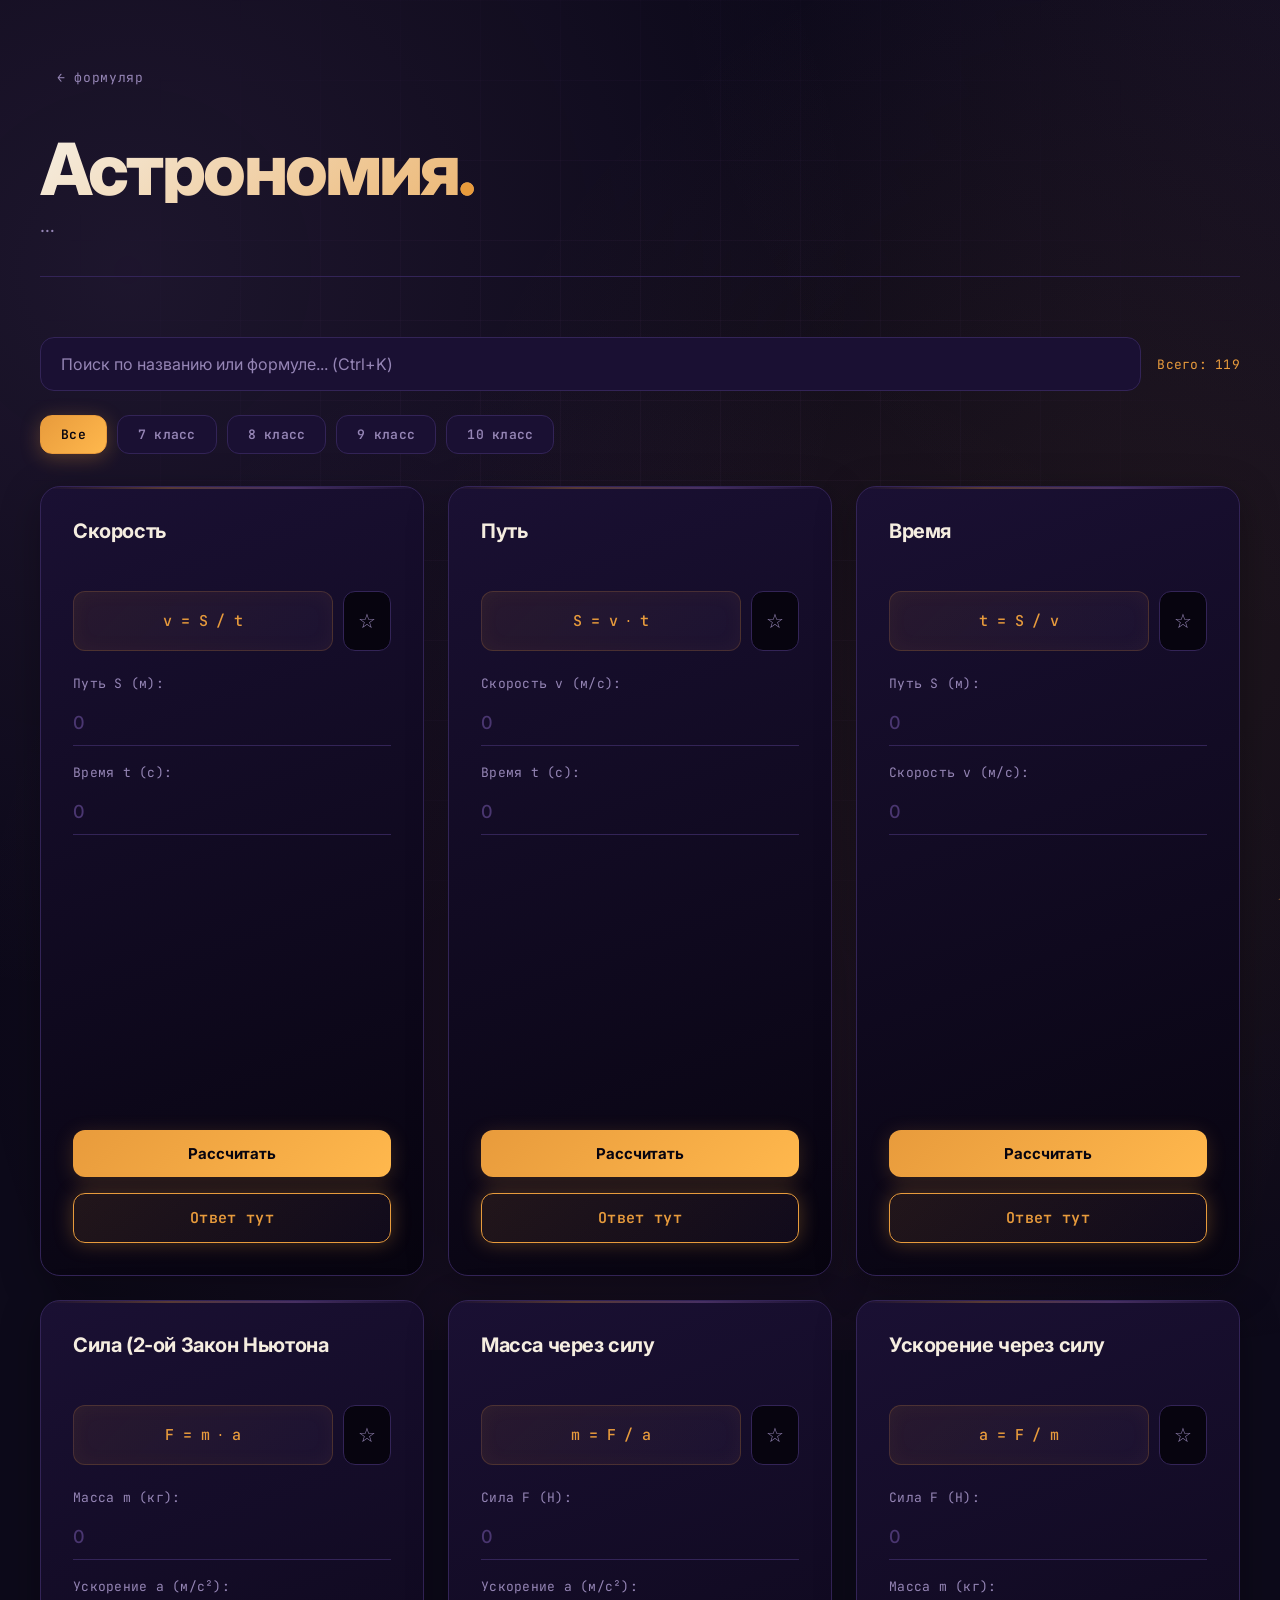
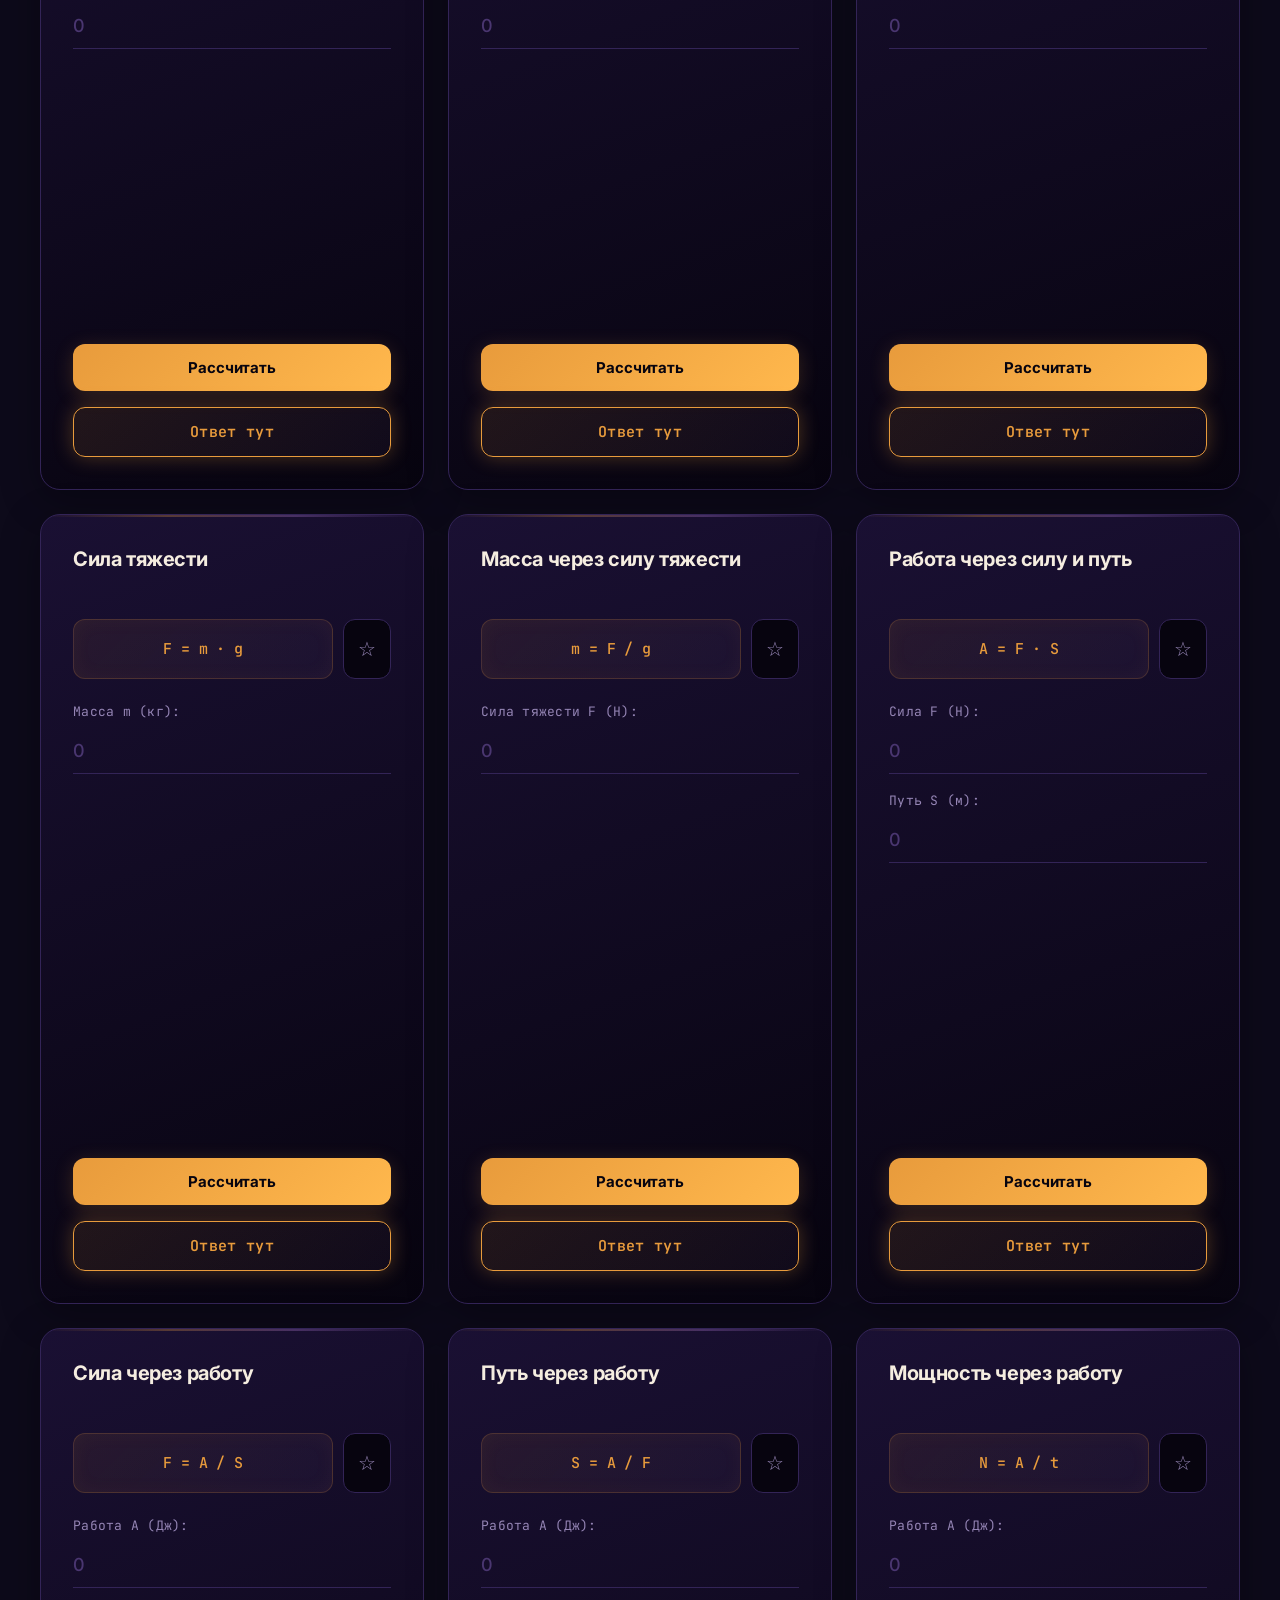
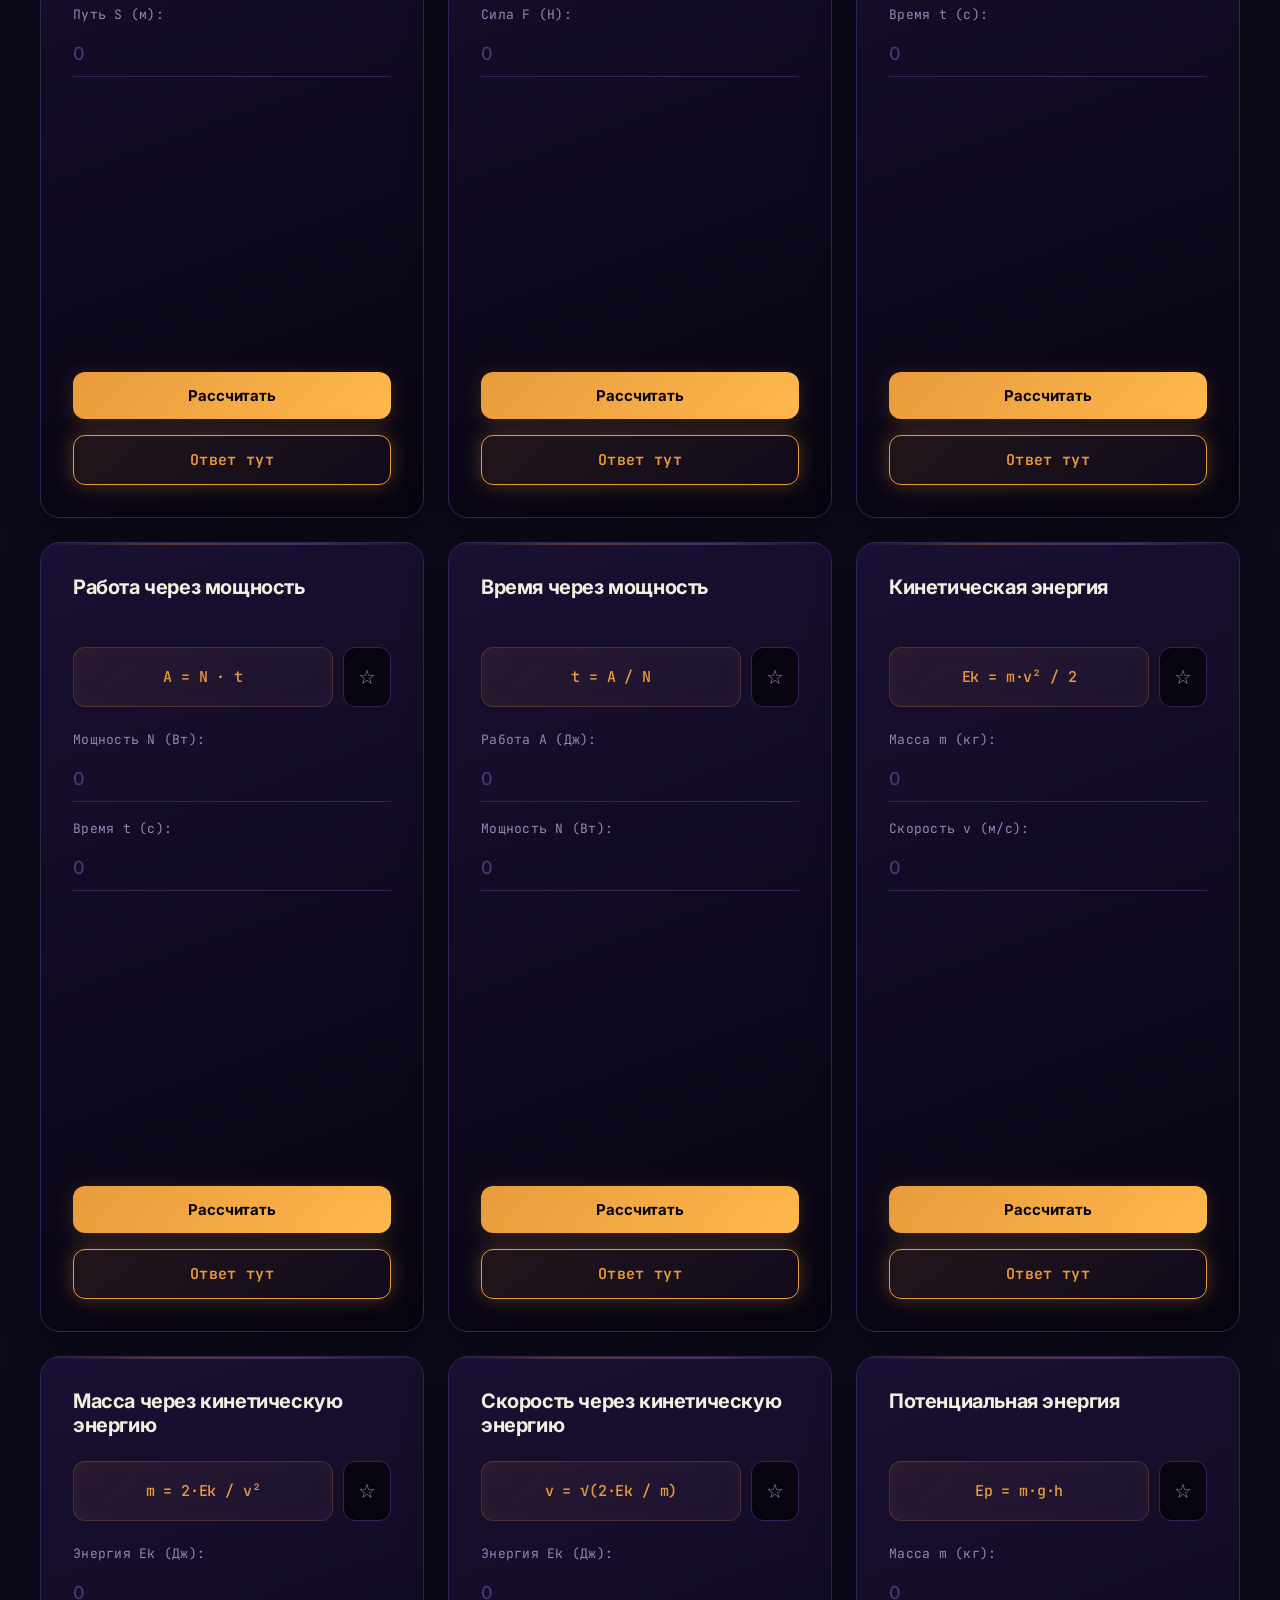
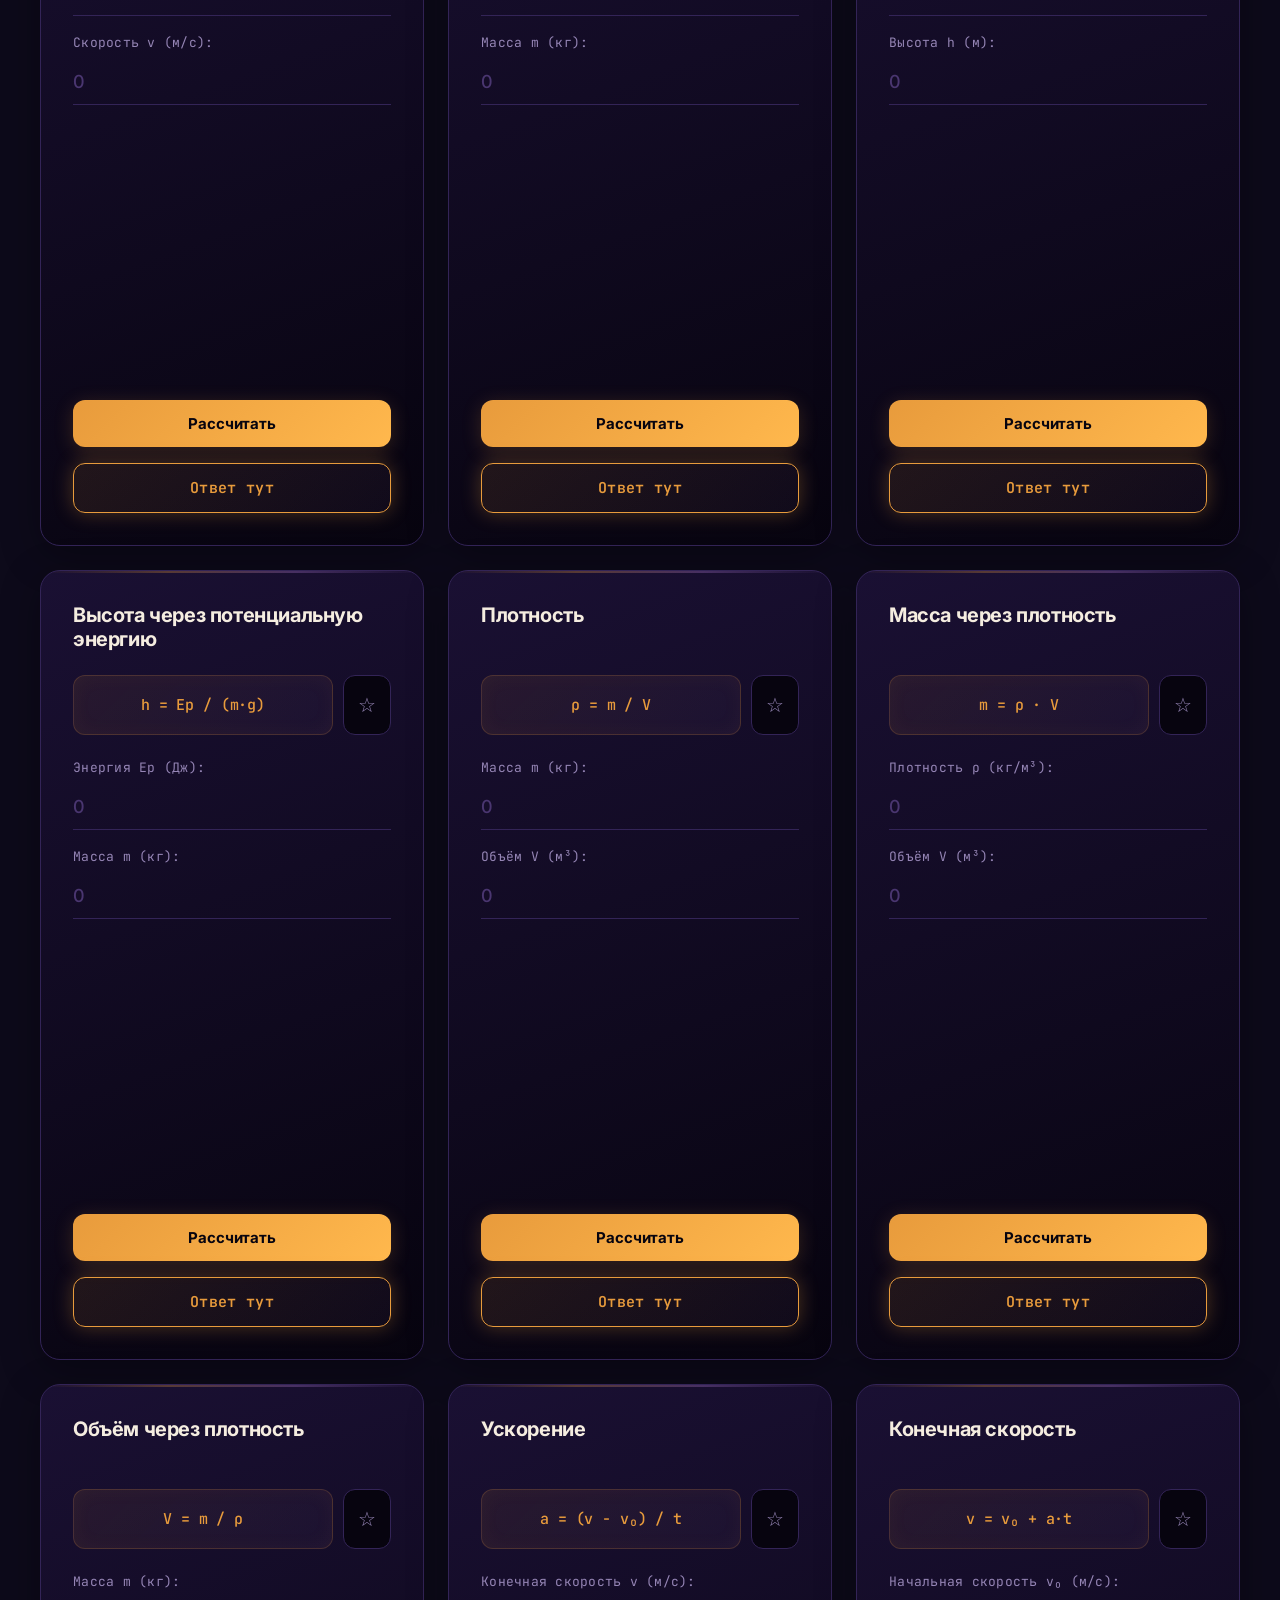
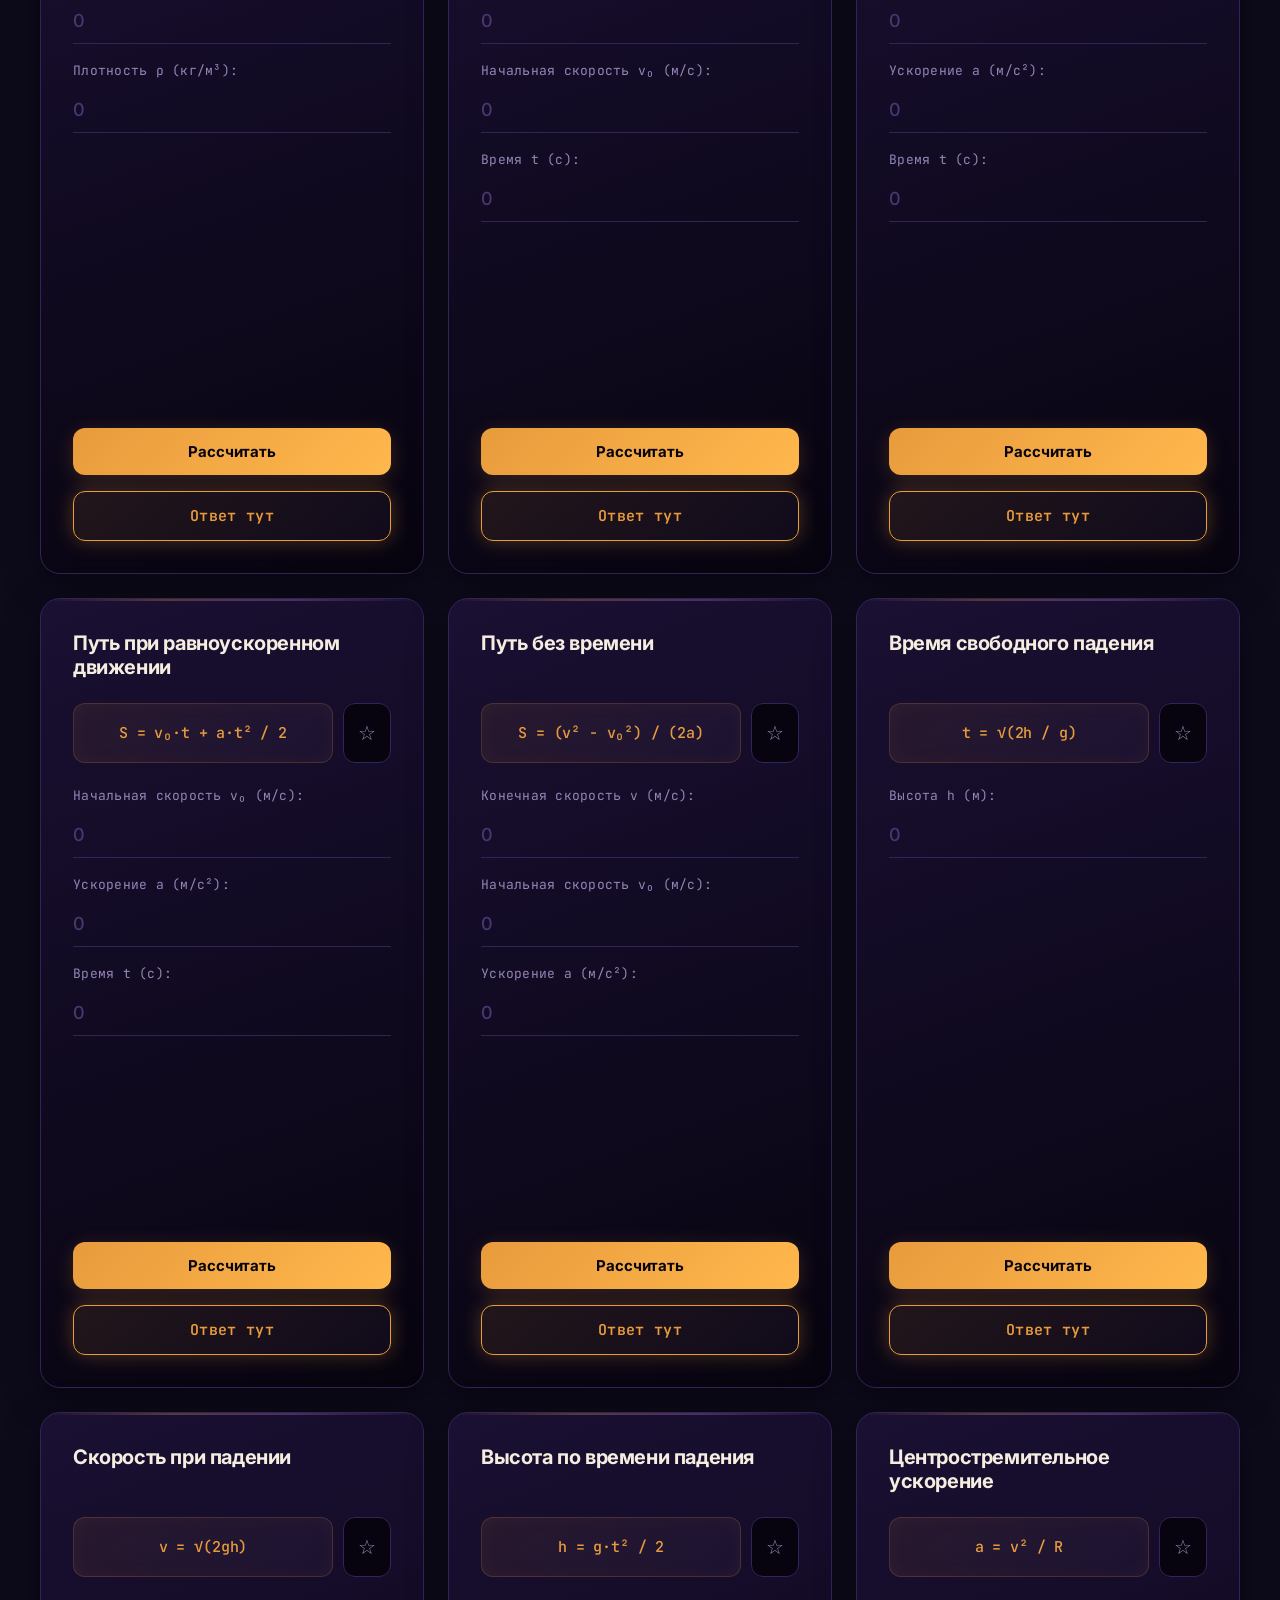
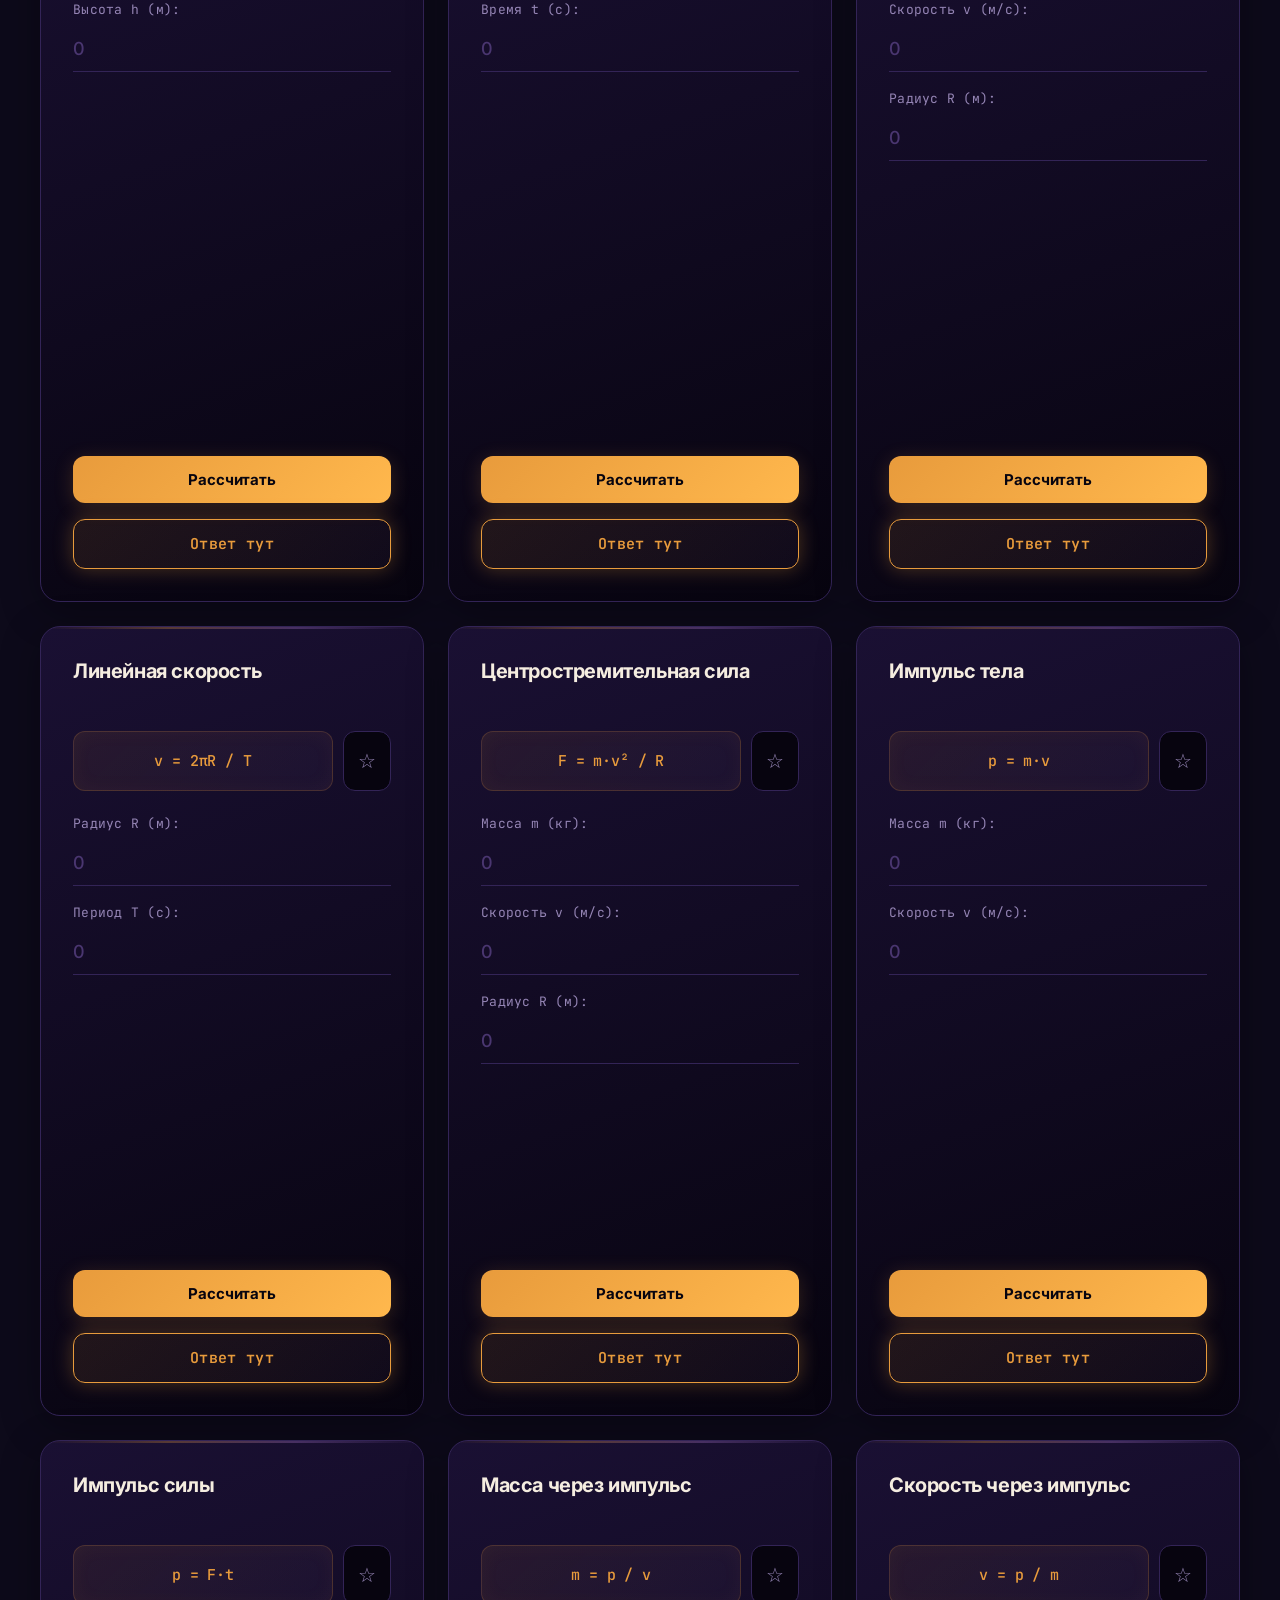
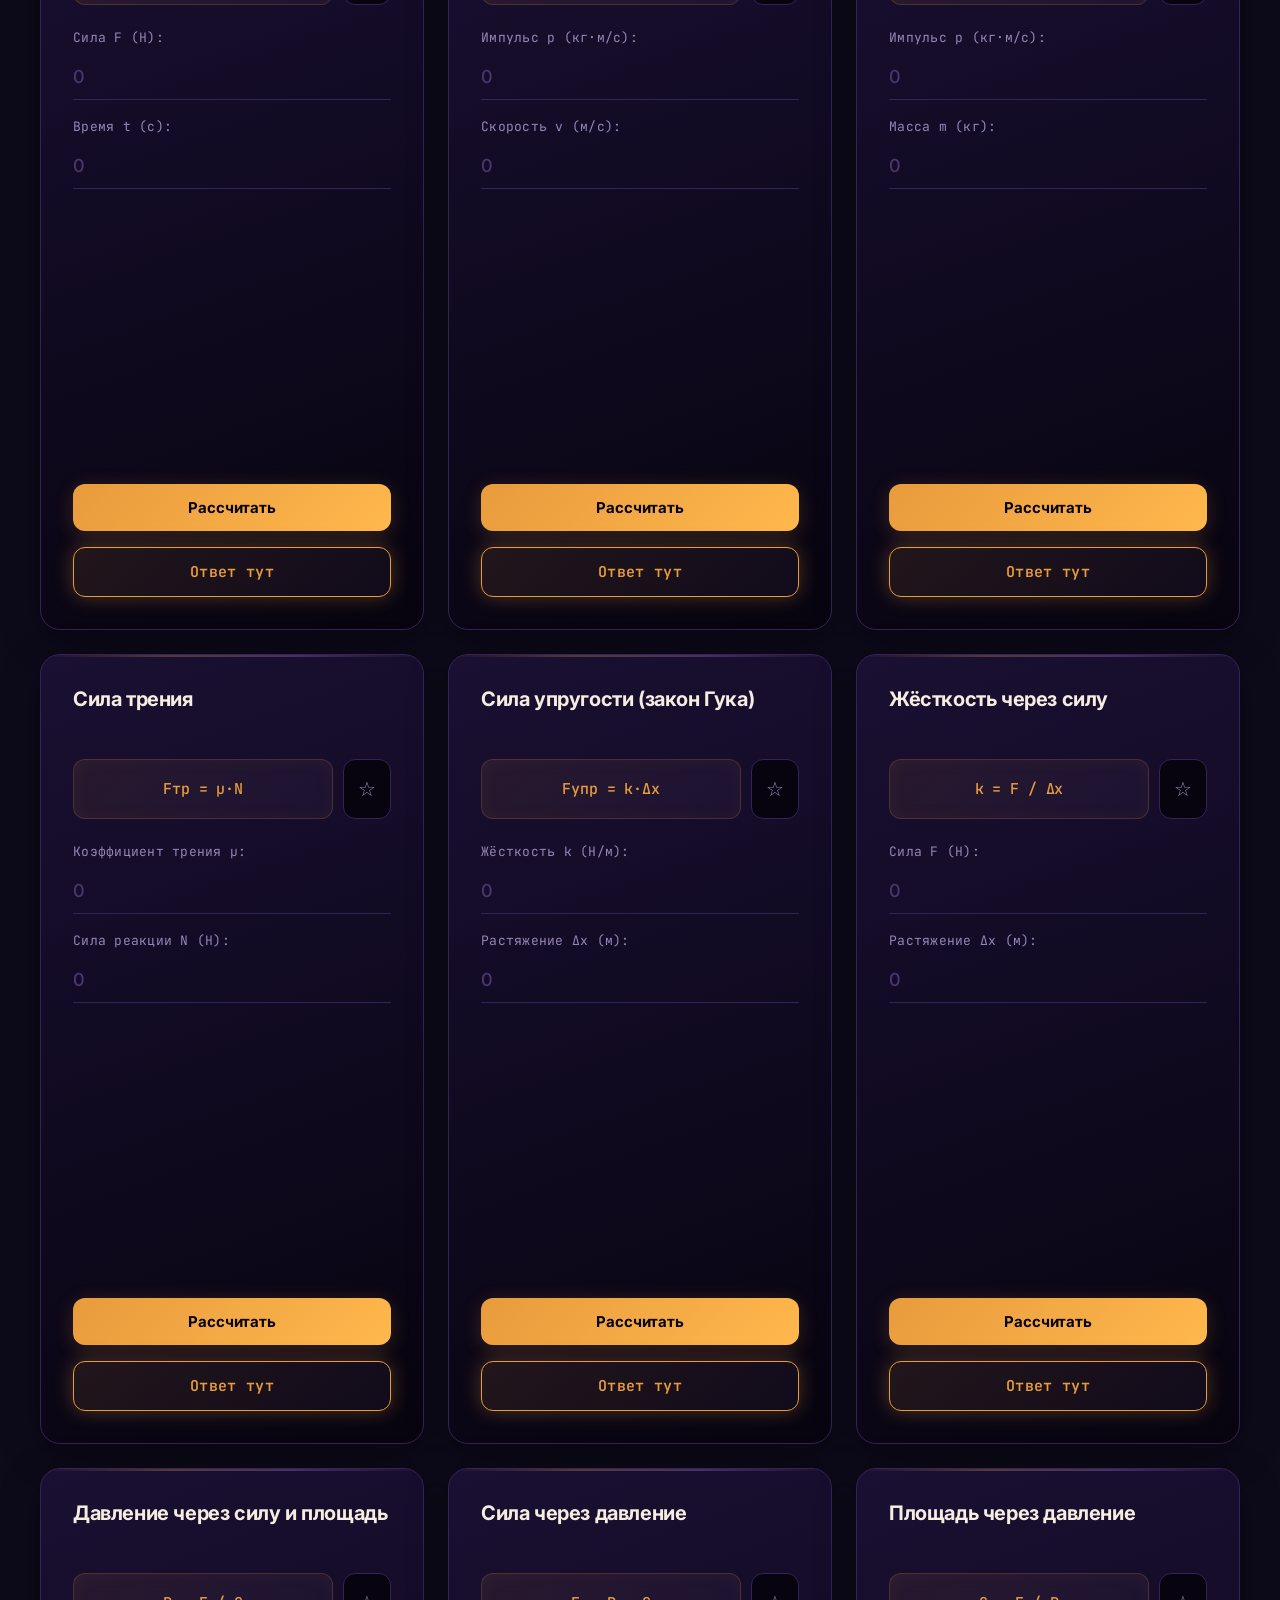
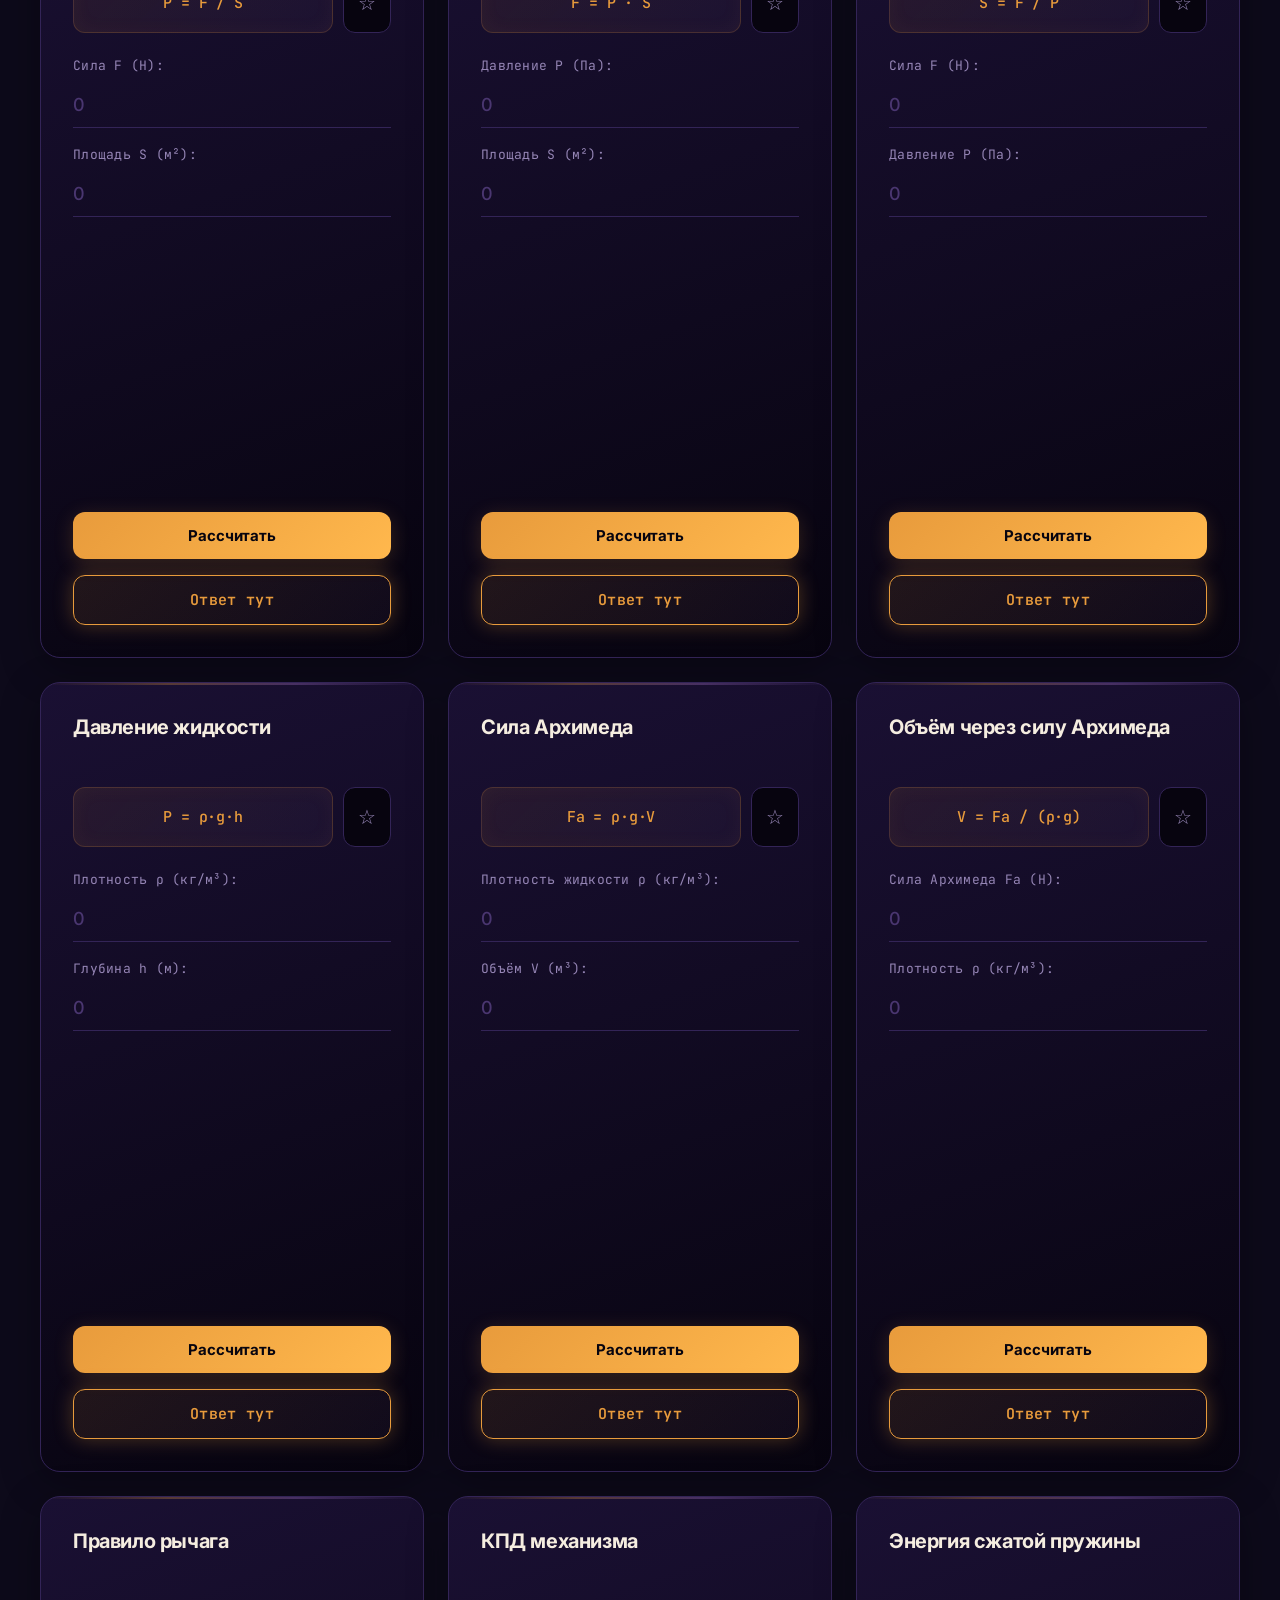
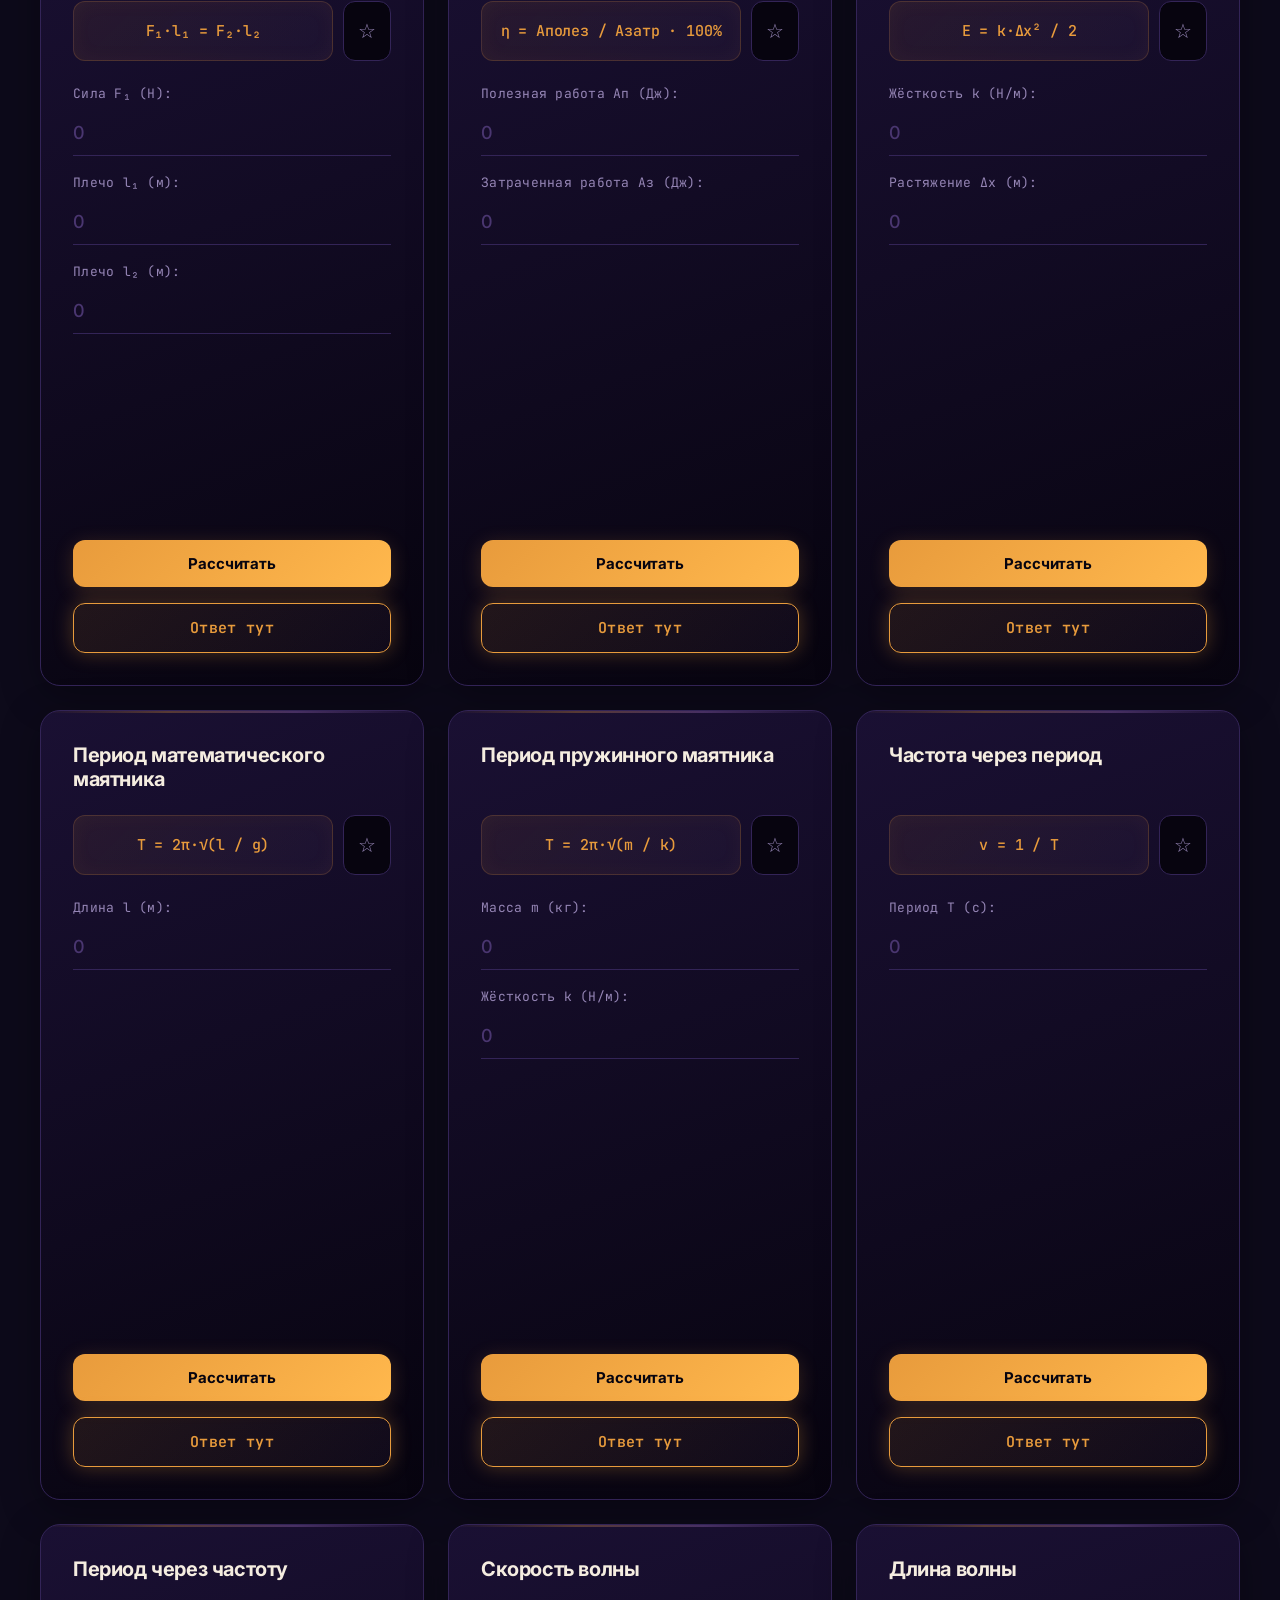
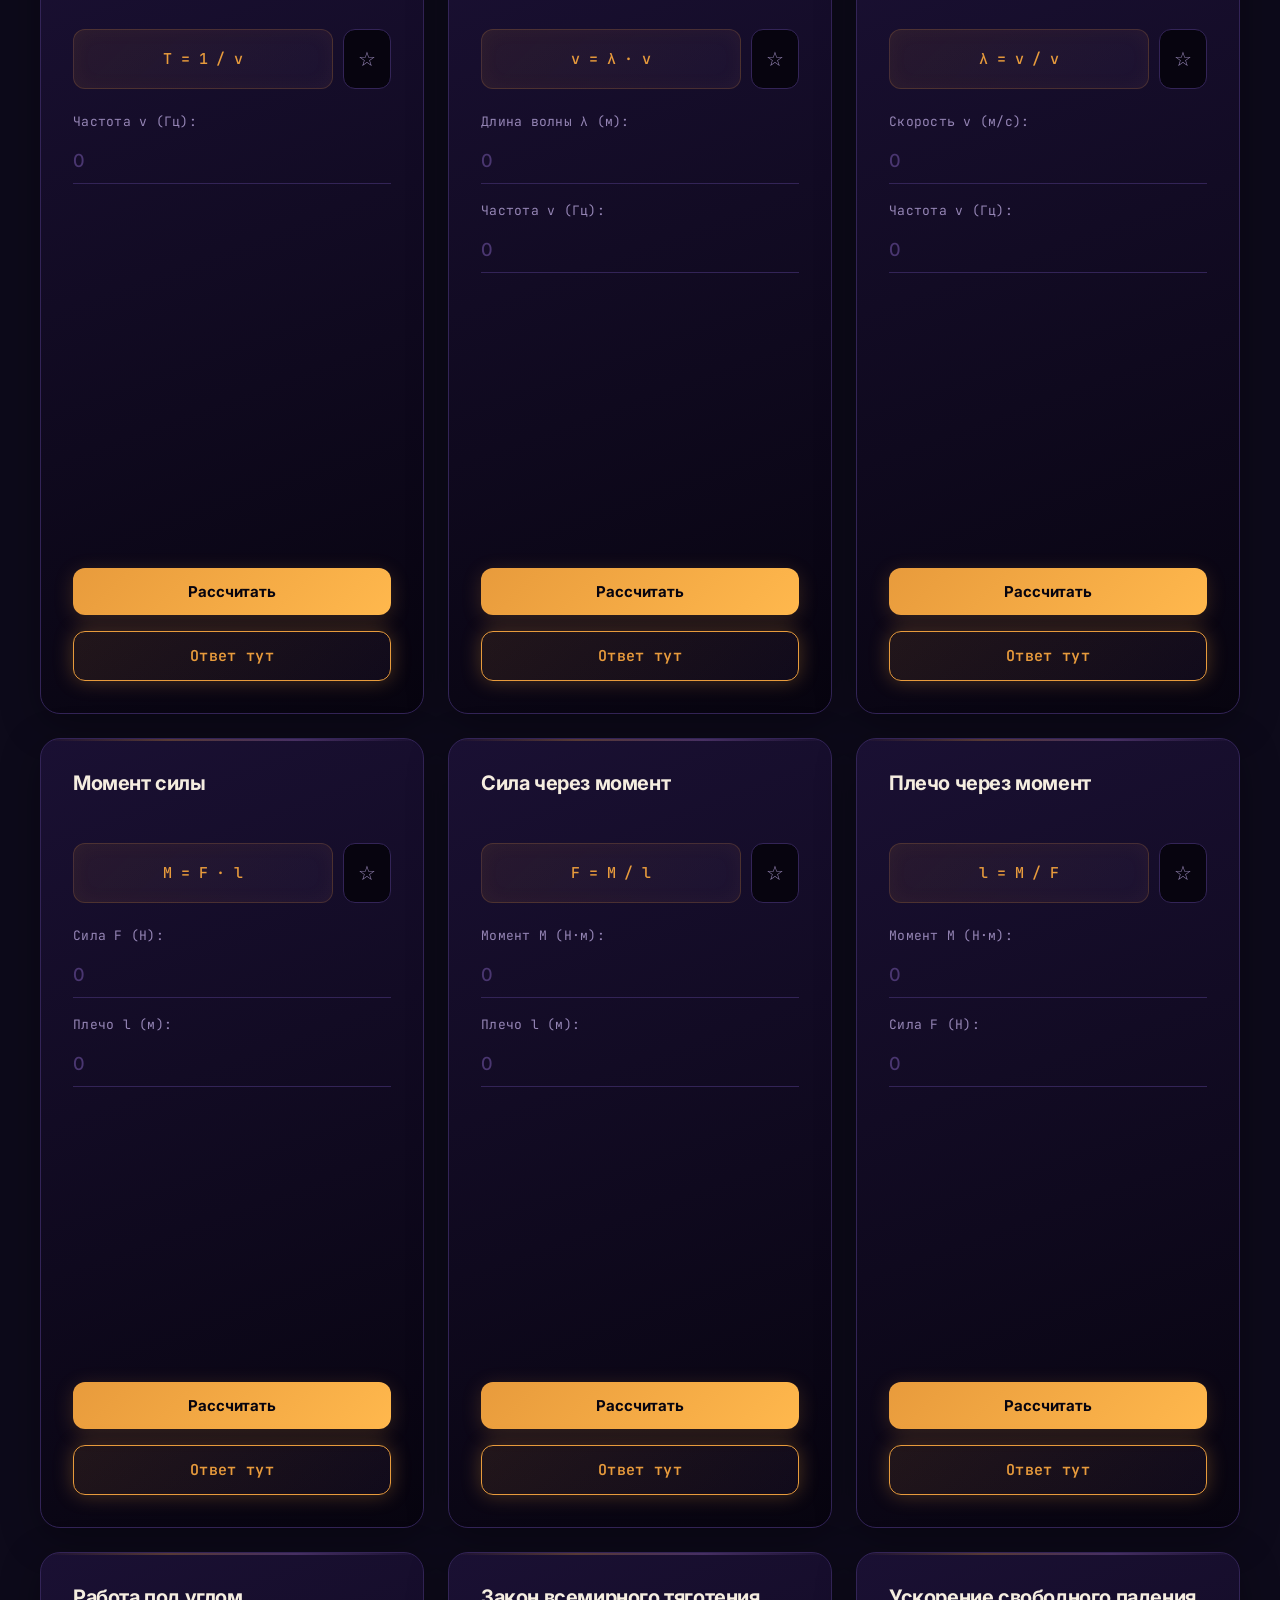
==== commit 3632ff04: "избранное, константы, хоткеи, автосчётчики" ====
--- a/pages/astro.html
+++ b/pages/astro.html
@@ -15,7 +15,7 @@
 
   <header>
     <h1>Астрономия</h1>
-    <p>10 формул</p>
+    <p id="count-astro">…</p>
   </header>
 
   <main id="formulas-container"></main>
@@ -23,7 +23,7 @@
   <script src="../formulas.js"></script>
   <script src="../script.js"></script>
   <script>
-    renderSection('astro', 'formulas-container');
+    renderSection('mehanika', 'formulas-container');
   </script>
 </body>
 </html>
--- a/assets/style-space.css
+++ b/assets/style-space.css
@@ -1,4 +1,6 @@
-/* ============ КОСМИЧЕСКАЯ ТЕМА «ФИЗИТОН» ============ */
+/* ============================================
+   ФИЗИТОН — КОСМИЧЕСКАЯ ТЕМА
+   ============================================ */
 
 * {
   box-sizing: border-box;
@@ -7,7 +9,6 @@
 }
 
 :root {
-  /* Основные цвета — извлечены из ваших аниме-PNG */
   --bg: #0d0a1a;
   --bg-deep: #07040f;
   --surface: #1a1033;
@@ -16,8 +17,6 @@
   --border-bright: #4a3670;
   --text: #f5ede0;
   --muted: #9585b5;
-
-  /* Акценты */
   --gold: #e89b3c;
   --gold-bright: #ffb84d;
   --violet: #b57cd9;
@@ -26,7 +25,10 @@
   --glow-violet: rgba(181, 124, 217, 0.3);
 }
 
-/* ============ ОСНОВА ============ */
+/* ============================================
+   ОСНОВА
+   ============================================ */
+
 body {
   font-family: 'Inter', system-ui, sans-serif;
   background: var(--bg);
@@ -40,7 +42,10 @@
   overflow-x: hidden;
 }
 
-/* ============ ЗВЁЗДНЫЙ ФОН ============ */
+/* ============================================
+   ЗВЁЗДНЫЙ ФОН
+   ============================================ */
+
 .stars-bg {
   position: fixed;
   top: 0;
@@ -63,12 +68,59 @@
   opacity: 0.6;
 }
 
+.stars-bg::before {
+  content: '';
+  position: absolute;
+  top: 0;
+  left: 0;
+  width: 100%;
+  height: 100%;
+  background:
+    radial-gradient(1px 1px at 10% 20%, #fff, transparent),
+    radial-gradient(1px 1px at 45% 60%, #fff, transparent),
+    radial-gradient(2px 2px at 75% 40%, #ffb84d, transparent),
+    radial-gradient(1px 1px at 85% 85%, #fff, transparent),
+    radial-gradient(1px 1px at 25% 70%, #fff, transparent),
+    radial-gradient(2px 2px at 55% 15%, #b57cd9, transparent);
+  background-size: 300% 300%;
+  animation: starsMove2 180s linear infinite;
+  opacity: 0.7;
+}
+
+.stars-bg::after {
+  content: '';
+  position: absolute;
+  top: 0;
+  left: 0;
+  width: 100%;
+  height: 100%;
+  background-image:
+    radial-gradient(1.5px 1.5px at 15% 25%, #fff, transparent),
+    radial-gradient(1px 1px at 35% 55%, #fff, transparent),
+    radial-gradient(1px 1px at 55% 75%, #fff, transparent),
+    radial-gradient(1.5px 1.5px at 75% 15%, #e89b3c, transparent),
+    radial-gradient(1px 1px at 95% 45%, #fff, transparent);
+  animation: shootingStar 12s linear infinite;
+  opacity: 0;
+}
+
 @keyframes starsMove {
   from { background-position: 0 0; }
   to { background-position: 200% 200%; }
 }
 
-/* Слой туманности */
+@keyframes starsMove2 {
+  from { background-position: 200% 200%; }
+  to { background-position: 0 0; }
+}
+
+@keyframes shootingStar {
+  0% { transform: translate(-100px, -100px); opacity: 0; }
+  10% { opacity: 1; }
+  100% { transform: translate(200px, 200px); opacity: 0; }
+}
+
+/* Туманность */
 body::before {
   content: '';
   position: fixed;
@@ -77,26 +129,53 @@
   width: 200%;
   height: 200%;
   background:
-    radial-gradient(circle at 30% 40%, rgba(181, 124, 217, 0.08), transparent 40%),
-    radial-gradient(circle at 70% 60%, rgba(232, 155, 60, 0.06), transparent 40%),
-    radial-gradient(circle at 50% 80%, rgba(224, 112, 160, 0.05), transparent 40%);
+    radial-gradient(circle at 30% 40%, rgba(181, 124, 217, 0.1), transparent 35%),
+    radial-gradient(circle at 70% 60%, rgba(232, 155, 60, 0.08), transparent 35%),
+    radial-gradient(circle at 50% 80%, rgba(224, 112, 160, 0.07), transparent 35%),
+    radial-gradient(circle at 80% 20%, rgba(181, 124, 217, 0.06), transparent 30%);
   pointer-events: none;
   z-index: 0;
-  animation: nebulaMove 60s ease-in-out infinite alternate;
+  animation: nebulaMove 80s ease-in-out infinite alternate;
 }
 
 @keyframes nebulaMove {
-  from { transform: translate(0, 0) rotate(0deg); }
-  to   { transform: translate(5%, 5%) rotate(5deg); }
-}
-
-/* Все элементы поверх звёзд */
+  from { transform: translate(0, 0) rotate(0deg) scale(1); }
+  to { transform: translate(5%, 5%) rotate(5deg) scale(1.1); }
+}
+
+/* Координатная сетка */
+body::after {
+  content: '';
+  position: fixed;
+  top: 0;
+  left: 0;
+  width: 100%;
+  height: 100%;
+  pointer-events: none;
+  z-index: 0;
+  background-image:
+    linear-gradient(rgba(181, 124, 217, 0.04) 1px, transparent 1px),
+    linear-gradient(90deg, rgba(181, 124, 217, 0.04) 1px, transparent 1px);
+  background-size: 80px 80px;
+  mask-image: radial-gradient(circle at 50% 50%, black 30%, transparent 80%);
+  -webkit-mask-image: radial-gradient(circle at 50% 50%, black 30%, transparent 80%);
+  animation: gridPulse 20s ease-in-out infinite;
+}
+
+@keyframes gridPulse {
+  0%, 100% { opacity: 0.5; }
+  50% { opacity: 1; }
+}
+
 body > * {
   position: relative;
   z-index: 1;
 }
 
-/* ============ ШАПКА ============ */
+/* ============================================
+   ШАПКА
+   ============================================ */
+
 header {
   max-width: 1200px;
   margin: 0 auto 60px;
@@ -110,7 +189,6 @@
   font-weight: 800;
   letter-spacing: -0.04em;
   line-height: 0.95;
-  color: var(--text);
   margin-bottom: 12px;
   background: linear-gradient(135deg, var(--text) 0%, var(--gold) 60%, var(--violet) 100%);
   -webkit-background-clip: text;
@@ -131,7 +209,10 @@
   letter-spacing: 0;
 }
 
-/* ============ ГЛАВНАЯ — 2 КАРТОЧКИ ============ */
+/* ============================================
+   ГЛАВНАЯ — 2 КАРТОЧКИ
+   ============================================ */
+
 .hub {
   display: grid;
   grid-template-columns: repeat(2, 1fr);
@@ -154,10 +235,9 @@
   border-radius: 24px;
   border: 1px solid var(--border);
   overflow: hidden;
-  box-shadow: 0 0 0 1px transparent, 0 20px 60px rgba(0, 0, 0, 0.5);
-}
-
-/* Свечение сверху */
+  box-shadow: 0 20px 60px rgba(0, 0, 0, 0.5);
+}
+
 .hub-card::before {
   content: '';
   position: absolute;
@@ -183,7 +263,6 @@
     0 30px 80px rgba(0, 0, 0, 0.6);
 }
 
-/* PNG-персонаж в углу карточки */
 .hub-card .char {
   position: absolute;
   right: -20px;
@@ -196,6 +275,7 @@
   transition: all 0.4s ease;
   pointer-events: none;
   filter: drop-shadow(0 0 20px rgba(232, 155, 60, 0.3));
+  z-index: 1;
 }
 
 .hub-card:hover .char {
@@ -234,7 +314,10 @@
   position: relative;
 }
 
-/* ============ ПЛИТКИ РАЗДЕЛОВ ============ */
+/* ============================================
+   ПЛИТКИ РАЗДЕЛОВ (calculator.html)
+   ============================================ */
+
 .menu {
   display: grid;
   grid-template-columns: repeat(auto-fill, minmax(320px, 1fr));
@@ -257,6 +340,7 @@
   border-radius: 20px;
   border: 1px solid var(--border);
   overflow: hidden;
+  box-shadow: 0 15px 50px rgba(0, 0, 0, 0.4);
 }
 
 .card::before {
@@ -271,20 +355,19 @@
   transition: opacity 0.3s;
 }
 
-.card:hover::before {
-  opacity: 1;
-}
-
 .card:hover {
   transform: translateY(-6px);
   border-color: var(--violet);
   box-shadow:
     0 0 0 1px var(--violet),
-    0 0 30px var(--glow-violet),
-    0 20px 50px rgba(0, 0, 0, 0.5);
-}
-
-/* PNG в углу плитки раздела */
+    0 0 35px var(--glow-violet),
+    0 25px 60px rgba(0, 0, 0, 0.5);
+}
+
+.card:hover::before {
+  opacity: 1;
+}
+
 .card .char {
   position: absolute;
   right: -10px;
@@ -293,10 +376,11 @@
   height: 150px;
   object-fit: contain;
   object-position: bottom right;
-  opacity: 0.7;
+  opacity: 0.75;
   transition: all 0.4s ease;
   pointer-events: none;
   filter: drop-shadow(0 0 15px rgba(181, 124, 217, 0.3));
+  z-index: 1;
 }
 
 .card:hover .char {
@@ -335,7 +419,10 @@
   position: relative;
 }
 
-/* ============ КНОПКА "НАЗАД" ============ */
+/* ============================================
+   КНОПКА "НАЗАД"
+   ============================================ */
+
 .back {
   display: inline-block;
   font-family: 'JetBrains Mono', monospace;
@@ -356,7 +443,10 @@
   background: var(--surface);
 }
 
-/* ============ КАЛЬКУЛЯТОРЫ ============ */
+/* ============================================
+   КАЛЬКУЛЯТОРЫ
+   ============================================ */
+
 .calcs {
   display: grid;
   grid-template-columns: repeat(auto-fill, minmax(380px, 1fr));
@@ -372,12 +462,13 @@
   padding: 32px;
   border-radius: 20px;
   border: 1px solid var(--border);
-  transition: all 0.3s cubic-bezier(0.4, 0, 0.2, 1);
+  transition: all 0.4s cubic-bezier(0.4, 0, 0.2, 1);
   display: flex;
   flex-direction: column;
   min-height: 420px;
   position: relative;
   overflow: hidden;
+  box-shadow: 0 10px 40px rgba(0, 0, 0, 0.3);
 }
 
 .calc::before {
@@ -387,17 +478,18 @@
   left: 0;
   right: 0;
   height: 2px;
-  background: linear-gradient(90deg, transparent, var(--gold), transparent);
+  background: linear-gradient(90deg, transparent, var(--gold), var(--violet), transparent);
   opacity: 0.3;
   transition: opacity 0.3s;
 }
 
 .calc:hover {
+  transform: translateY(-6px);
   border-color: var(--gold);
   box-shadow:
     0 0 0 1px var(--gold),
-    0 0 30px var(--glow-gold),
-    0 20px 50px rgba(0, 0, 0, 0.5);
+    0 0 40px var(--glow-gold),
+    0 25px 60px rgba(0, 0, 0, 0.5);
 }
 
 .calc:hover::before {
@@ -419,7 +511,6 @@
   font-family: 'JetBrains Mono', monospace;
   font-size: 15px;
   color: var(--gold);
-  margin-bottom: 24px;
   padding: 14px 18px;
   background: linear-gradient(135deg, rgba(232, 155, 60, 0.08), rgba(181, 124, 217, 0.05));
   border-radius: 12px;
@@ -427,6 +518,10 @@
   font-weight: 500;
   border: 1px solid rgba(232, 155, 60, 0.2);
   box-shadow: inset 0 0 20px rgba(232, 155, 60, 0.05);
+  flex: 1;
+  display: flex;
+  align-items: center;
+  justify-content: center;
 }
 
 .calc label {
@@ -463,13 +558,23 @@
   color: #4a3670;
 }
 
-.calc input::-webkit-outer-spin-button,
-.calc input::-webkit-inner-spin-button {
+/* Скрытие стрелочек у input[type=number] */
+.calc input[type="number"] {
+  -moz-appearance: textfield;
+  appearance: textfield;
+}
+
+.calc input[type="number"]::-webkit-outer-spin-button,
+.calc input[type="number"]::-webkit-inner-spin-button {
   -webkit-appearance: none;
   margin: 0;
 }
 
-.calc button {
+.calc input[type="number"]::-moz-number-spin-box {
+  display: none;
+}
+
+.calc-btn {
   width: 100%;
   padding: 14px;
   background: linear-gradient(135deg, var(--gold) 0%, var(--gold-bright) 100%);
@@ -486,12 +591,12 @@
   box-shadow: 0 4px 20px rgba(232, 155, 60, 0.2);
 }
 
-.calc button:hover {
+.calc-btn:hover {
   transform: translateY(-2px);
   box-shadow: 0 8px 30px rgba(232, 155, 60, 0.4);
 }
 
-.calc button:active {
+.calc-btn:active {
   transform: translateY(0);
 }
 
@@ -520,10 +625,13 @@
   box-shadow: 0 0 20px var(--glow-gold);
 }
 
-/* ============ ПОИСК ============ */
+/* ============================================
+   ПОИСК
+   ============================================ */
+
 .search-wrap {
   max-width: 1200px;
-  margin: 0 auto 32px;
+  margin: 0 auto 24px;
   position: relative;
   display: flex;
   align-items: center;
@@ -560,7 +668,120 @@
   white-space: nowrap;
 }
 
-/* ============ МОБИЛЬНАЯ ВЕРСИЯ ============ */
+/* ============================================
+   ФИЛЬТР ПО КЛАССУ
+   ============================================ */
+
+.class-filter {
+  max-width: 1200px;
+  margin: 0 auto 32px;
+  display: flex;
+  flex-wrap: wrap;
+  gap: 10px;
+}
+
+.class-btn {
+  padding: 10px 20px;
+  background: var(--surface);
+  border: 1px solid var(--border);
+  border-radius: 12px;
+  color: var(--muted);
+  font-family: 'JetBrains Mono', monospace;
+  font-size: 13px;
+  font-weight: 600;
+  letter-spacing: 0.02em;
+  cursor: pointer;
+  transition: all 0.25s;
+}
+
+.class-btn:hover {
+  border-color: var(--gold);
+  color: var(--gold);
+}
+
+.class-btn.active {
+  background: linear-gradient(135deg, var(--gold), var(--gold-bright));
+  color: var(--bg-deep);
+  border-color: var(--gold);
+  box-shadow: 0 4px 20px rgba(232, 155, 60, 0.3);
+}
+
+/* ============================================
+   ПЛАШКА ФОРМУЛЫ + ЗВЁЗДОЧКА
+   ============================================ */
+
+.formula-wrap {
+  position: relative;
+  display: flex;
+  align-items: stretch;
+  gap: 10px;
+  margin-bottom: 24px;
+  min-height: 60px;
+}
+
+.formula-wrap .formula {
+  flex: 1;
+  margin-bottom: 0;
+}
+
+.fav-btn-inline {
+  width: 48px;
+  background: var(--bg-deep);
+  border: 1px solid var(--border);
+  border-radius: 12px;
+  color: var(--muted);
+  font-size: 20px;
+  cursor: pointer;
+  transition: all 0.25s;
+  display: flex;
+  align-items: center;
+  justify-content: center;
+  padding: 0;
+  flex-shrink: 0;
+}
+
+.fav-btn-inline:hover {
+  border-color: var(--gold);
+  color: var(--gold);
+  transform: scale(1.05);
+}
+
+.fav-btn-inline.active {
+  color: var(--gold);
+  background: linear-gradient(135deg, rgba(232, 155, 60, 0.15), rgba(181, 124, 217, 0.1));
+  border-color: var(--gold);
+  box-shadow: 0 0 15px var(--glow-gold);
+}
+
+/* ============================================
+   СТРАНИЦА ИЗБРАННОГО
+   ============================================ */
+
+.empty-fav {
+  max-width: 600px;
+  margin: 80px auto;
+  text-align: center;
+  padding: 60px 30px;
+  background: var(--surface);
+  border-radius: 20px;
+  border: 1px solid var(--border);
+}
+
+.empty-fav p {
+  color: var(--muted);
+  font-size: 16px;
+  line-height: 1.7;
+  margin-bottom: 12px;
+}
+
+.empty-fav span {
+  font-size: 20px;
+}
+
+/* ============================================
+   МОБИЛЬНАЯ ВЕРСИЯ
+   ============================================ */
+
 @media (max-width: 1024px) {
   body { padding: 40px 24px; }
   header h1 { font-size: 56px; }
@@ -572,6 +793,7 @@
 
 @media (max-width: 768px) {
   body { padding: 30px 18px; }
+
   header { margin-bottom: 40px; padding-bottom: 24px; }
   header h1 { font-size: 40px; }
   header p { font-size: 15px; }
@@ -583,22 +805,27 @@
   .hub-card .char { width: 130px; height: 130px; right: -15px; bottom: -15px; }
 
   .menu { grid-template-columns: 1fr; gap: 14px; }
-  .card { padding: 24px 20px; min-height: 200px; border-radius: 16px; }
+  .card { padding: 24px 20px; min-height: 220px; border-radius: 16px; }
   .card h2 { font-size: 20px; }
   .card p { font-size: 13px; max-width: 65%; }
   .card .char { width: 110px; height: 110px; }
 
-  .search-wrap { margin-bottom: 24px; gap: 10px; }
+  .search-wrap { margin-bottom: 20px; gap: 10px; }
   .search-input { padding: 14px 16px; font-size: 15px; border-radius: 12px; }
   .search-count { font-size: 11px; }
+
+  .class-filter { gap: 8px; margin-bottom: 24px; }
+  .class-btn { padding: 8px 14px; font-size: 12px; border-radius: 10px; }
 
   .calcs { grid-template-columns: 1fr; gap: 16px; grid-auto-rows: auto; }
   .calc { padding: 24px 20px; border-radius: 16px; min-height: auto; }
   .calc h2 { font-size: 17px; min-height: auto; margin-bottom: 12px; }
-  .formula { font-size: 14px; padding: 10px 12px; margin-bottom: 20px; }
+  .formula { font-size: 14px; padding: 12px 14px; }
+  .formula-wrap { margin-bottom: 18px; min-height: 50px; gap: 8px; }
+  .fav-btn-inline { width: 44px; font-size: 18px; }
   .calc label { font-size: 12px; margin-bottom: 14px; min-height: auto; }
   .calc input { font-size: 16px; padding: 12px 0; }
-  .calc button { padding: 16px; font-size: 15px; margin-top: 12px; }
+  .calc-btn { padding: 16px; font-size: 15px; margin-top: 12px; }
   .result { font-size: 14px; padding: 12px; min-height: 44px; margin-top: 12px; }
   .back { font-size: 12px; margin-bottom: 24px; }
 }
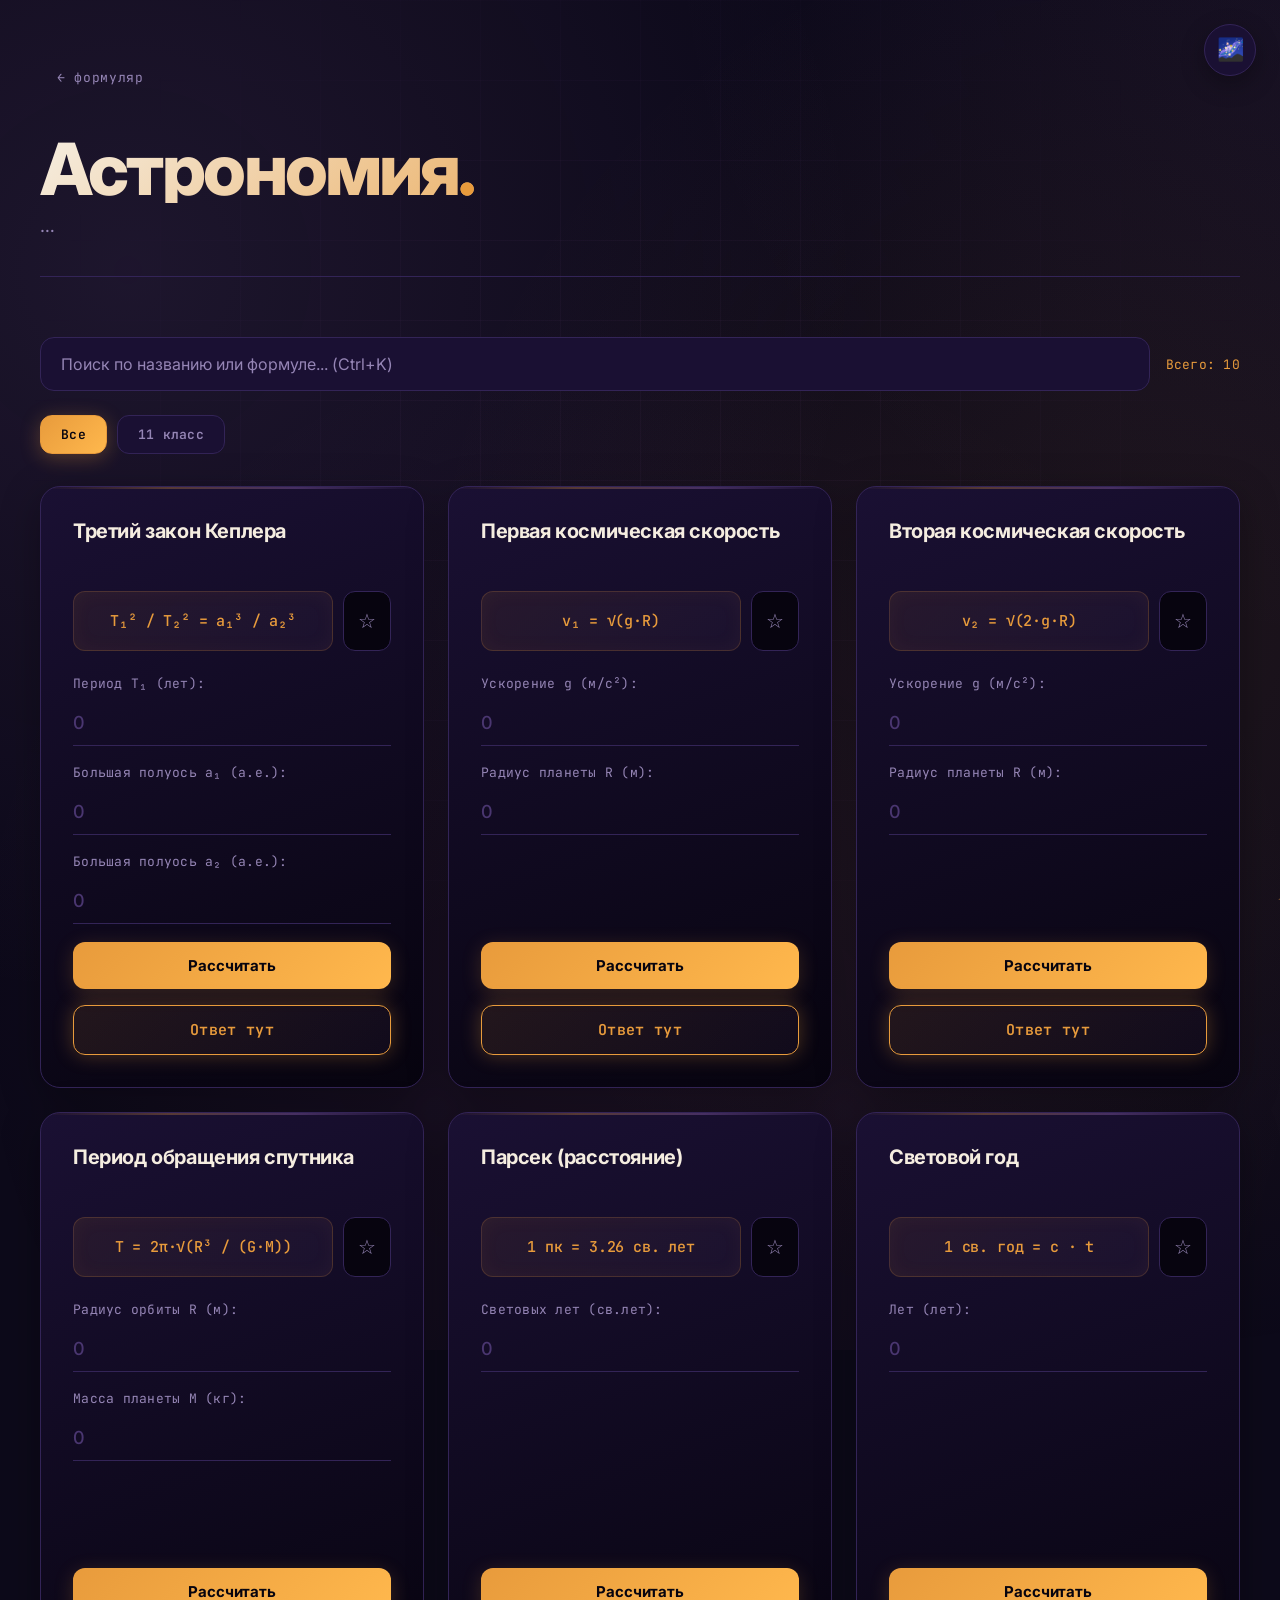
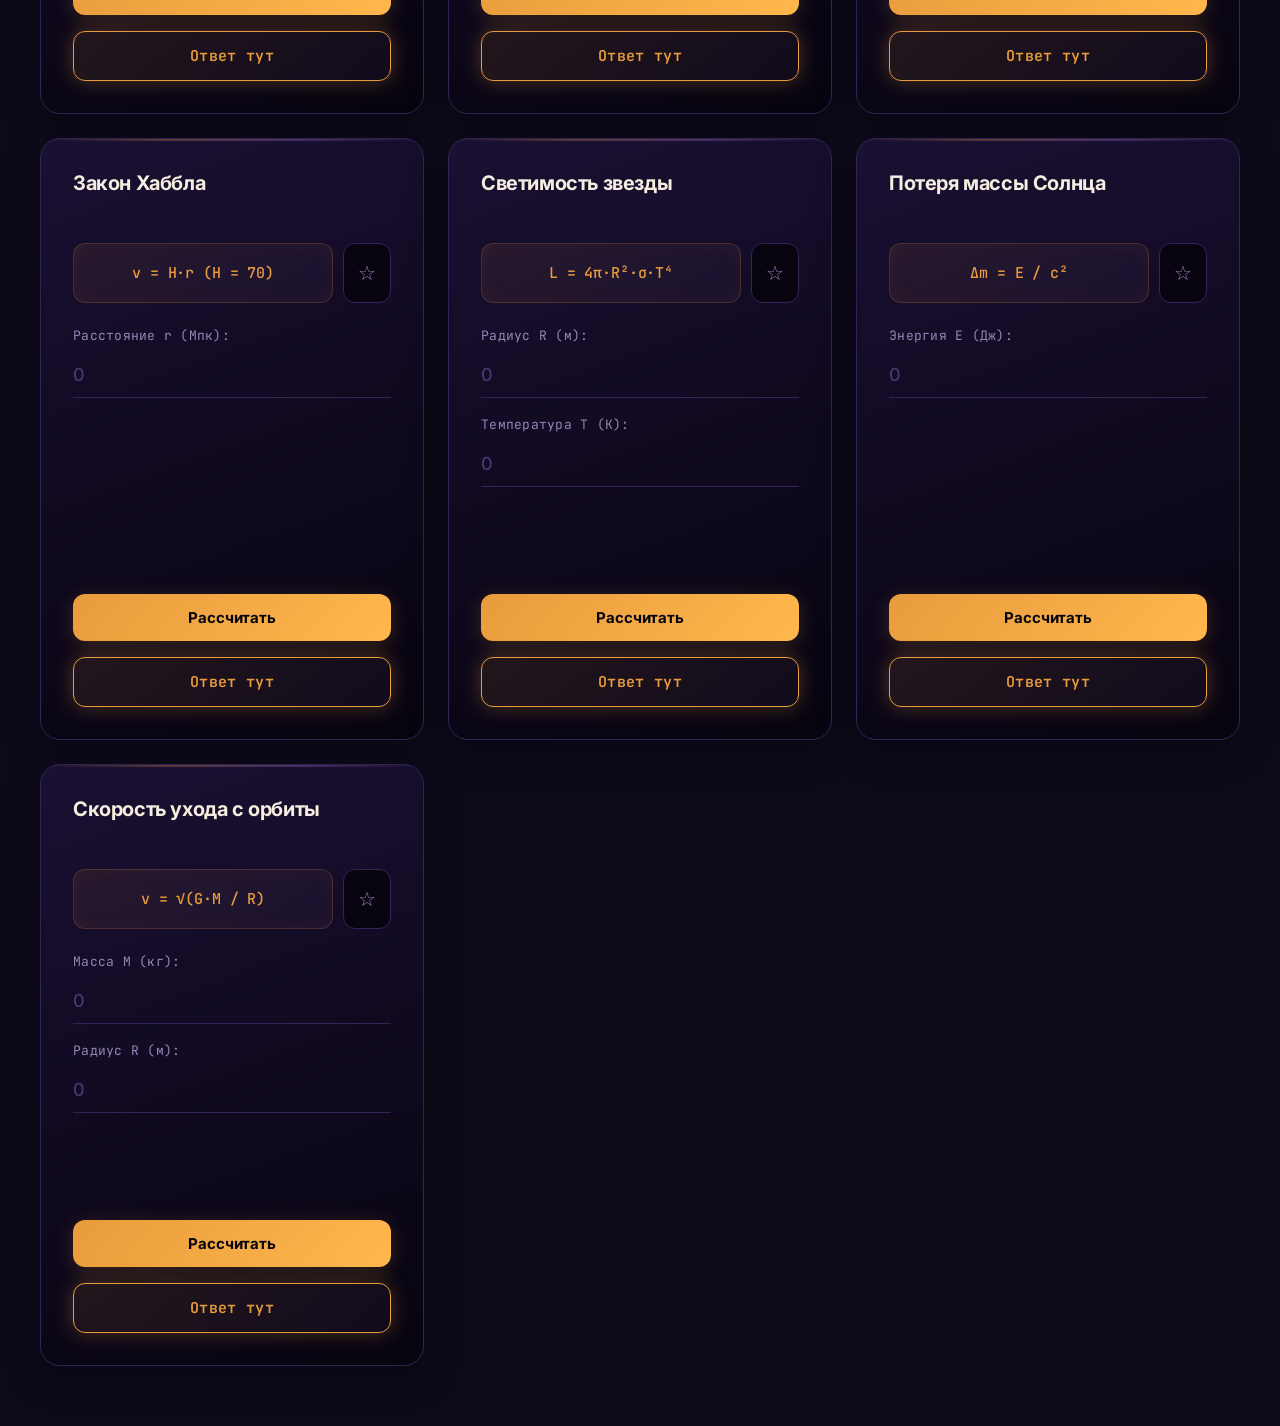
==== commit 7d3e43e0: "добавил темы, криво, но от части работает, немного изменил структуру в формулах, сделал комментарии " ====
--- a/pages/astro.html
+++ b/pages/astro.html
@@ -8,6 +8,7 @@
   <link rel="preconnect" href="https://fonts.gstatic.com" crossorigin>
   <link href="https://fonts.googleapis.com/css2?family=Inter:wght@400;500;600;800&family=JetBrains+Mono:wght@500&display=swap" rel="stylesheet">
   <link rel="stylesheet" href="../assets/style-space.css">
+  <link rel="stylesheet" href="../assets/theme.css">
 </head>
 <body>
   <div class="stars-bg"></div>
@@ -21,9 +22,11 @@
   <main id="formulas-container"></main>
 
   <script src="../formulas.js"></script>
+  <script src="../assets/materials.js"></script>
   <script src="../script.js"></script>
+  <script src="../assets/theme.js"></script>
   <script>
-    renderSection('mehanika', 'formulas-container');
+    renderSection('astro', 'formulas-container');
   </script>
 </body>
 </html>
--- a/assets/style-space.css
+++ b/assets/style-space.css
@@ -838,4 +838,210 @@
   .calc h2 { font-size: 16px; }
   .hub-card .char { width: 100px; height: 100px; }
   .card .char { width: 90px; height: 90px; }
+}
+
+/* ============ КНОПКИ МАТЕРИАЛОВ ============ */
+.materials {
+  display: flex;
+  flex-wrap: wrap;
+  gap: 6px;
+  margin: 8px 0 10px;
+}
+
+.material-btn {
+  padding: 5px 10px;
+  background: var(--surface-hover);
+  border: 1px solid var(--border);
+  border-radius: 8px;
+  color: var(--muted);
+  font-family: 'JetBrains Mono', monospace;
+  font-size: 11px;
+  font-weight: 500;
+  cursor: pointer;
+  transition: all 0.2s;
+  white-space: nowrap;
+}
+
+.material-btn:hover {
+  border-color: var(--gold);
+  color: var(--gold);
+  background: var(--bg-deep);
+  transform: translateY(-1px);
+}
+
+.material-btn:active {
+  transform: translateY(0);
+}
+
+/* Подсветка после подстановки */
+input.material-applied {
+  animation: materialFlash 0.6s ease;
+}
+
+@keyframes materialFlash {
+  0%, 100% { color: var(--text); }
+  50%      { color: var(--gold); box-shadow: 0 1px 0 0 var(--gold); }
+}
+
+/* Мобильная версия */
+@media (max-width: 768px) {
+  .material-btn {
+    padding: 4px 8px;
+    font-size: 10px;
+  }
+}
+
+/* ============ ГЛОБАЛЬНЫЙ ПОИСК ============ */
+.global-search-wrap {
+  max-width: 1200px;
+  margin: 0 auto 32px;
+  display: flex;
+  align-items: center;
+  gap: 16px;
+}
+
+.global-search-input {
+  flex: 1;
+  padding: 20px 24px;
+  background: var(--surface);
+  border: 2px solid var(--border);
+  border-radius: 16px;
+  color: var(--text);
+  font-family: 'Inter', sans-serif;
+  font-size: 18px;
+  outline: none;
+  transition: all 0.3s;
+}
+
+.global-search-input:focus {
+  border-color: var(--gold);
+  box-shadow: 0 0 0 4px var(--glow-gold), 0 0 40px var(--glow-gold);
+  transform: scale(1.005);
+}
+
+.global-search-input::placeholder {
+  color: var(--muted);
+}
+
+.global-search-count {
+  font-family: 'JetBrains Mono', monospace;
+  font-size: 14px;
+  color: var(--gold);
+  letter-spacing: 0.02em;
+  white-space: nowrap;
+  font-weight: 600;
+}
+
+.global-search-results {
+  max-width: 1200px;
+  margin: 0 auto;
+  display: flex;
+  flex-direction: column;
+  gap: 8px;
+}
+
+.global-result {
+  display: flex;
+  align-items: center;
+  justify-content: space-between;
+  gap: 20px;
+  padding: 20px 24px;
+  background: linear-gradient(135deg, var(--surface) 0%, var(--bg-deep) 100%);
+  border: 1px solid var(--border);
+  border-radius: 14px;
+  text-decoration: none;
+  color: var(--text);
+  transition: all 0.25s;
+}
+
+.global-result:hover {
+  border-color: var(--gold);
+  transform: translateX(4px);
+  box-shadow: 0 0 0 1px var(--gold), 0 0 30px var(--glow-gold);
+}
+
+.global-result-left {
+  flex: 1;
+  min-width: 0;
+}
+
+.global-result-formula {
+  font-family: 'JetBrains Mono', monospace;
+  font-size: 15px;
+  color: var(--gold);
+  font-weight: 500;
+  margin-bottom: 6px;
+}
+
+.global-result-title {
+  font-size: 16px;
+  color: var(--text);
+  font-weight: 500;
+}
+
+.global-result-right {
+  display: flex;
+  align-items: center;
+  gap: 12px;
+  flex-shrink: 0;
+}
+
+.global-result-section {
+  font-family: 'JetBrains Mono', monospace;
+  font-size: 11px;
+  color: var(--muted);
+  letter-spacing: 0.05em;
+  text-transform: uppercase;
+  padding: 4px 10px;
+  background: var(--bg-deep);
+  border: 1px solid var(--border);
+  border-radius: 8px;
+  white-space: nowrap;
+}
+
+.global-result-arrow {
+  color: var(--muted);
+  font-size: 18px;
+  transition: all 0.25s;
+}
+
+.global-result:hover .global-result-arrow {
+  color: var(--gold);
+  transform: translateX(4px);
+}
+
+.global-empty {
+  max-width: 1200px;
+  margin: 40px auto;
+  text-align: center;
+  color: var(--muted);
+  font-family: 'JetBrains Mono', monospace;
+  font-size: 15px;
+  padding: 60px 30px;
+  background: var(--surface);
+  border: 1px solid var(--border);
+  border-radius: 16px;
+}
+
+/* Мобильная версия */
+@media (max-width: 768px) {
+  .global-search-input {
+    padding: 16px 18px;
+    font-size: 16px;
+  }
+
+  .global-result {
+    padding: 16px 18px;
+    flex-direction: column;
+    align-items: flex-start;
+    gap: 12px;
+  }
+
+  .global-result-right {
+    align-self: flex-end;
+  }
+
+  .global-result-section {
+    font-size: 10px;
+  }
 }
--- a/assets/theme.css
+++ b/assets/theme.css
@@ -0,0 +1,265 @@
+/* ============================================
+   ФИЗИТОН — ТЕМЫ ОФОРМЛЕНИЯ
+   ============================================ */
+
+/* ============ ЛЁД ============ */
+[data-theme="ice"] {
+  --bg: #eaf6ff;
+  --bg-deep: #d4ebf7;
+  --surface: #ffffff;
+  --surface-hover: #f0faff;
+  --border: #b8ddef;
+  --border-bright: #8ec9e8;
+  --text: #0a1e2e;
+  --muted: #5a7a8c;
+  --gold: #0284c7;
+  --gold-bright: #0ea5e9;
+  --violet: #38bdf8;
+  --pink: #7dd3fc;
+  --glow-gold: rgba(2, 132, 199, 0.25);
+  --glow-violet: rgba(56, 189, 248, 0.25);
+}
+
+[data-theme="ice"] .stars-bg,
+[data-theme="ice"] body::before,
+[data-theme="ice"] body::after {
+  opacity: 0.15;
+}
+
+/* ============ САКУРА ============ */
+[data-theme="sakura"] {
+  --bg: #1a0f1f;
+  --bg-deep: #0f0814;
+  --surface: #2a1830;
+  --surface-hover: #3a2242;
+  --border: #4a2c52;
+  --border-bright: #6a3c72;
+  --text: #ffe5f0;
+  --muted: #b58ba8;
+  --gold: #ff8fc8;
+  --gold-bright: #ffb3d9;
+  --violet: #c77dff;
+  --pink: #ff5eaa;
+  --glow-gold: rgba(255, 143, 200, 0.3);
+  --glow-violet: rgba(199, 125, 255, 0.3);
+}
+
+[data-theme="sakura"] body {
+  background: linear-gradient(180deg, #1a0f1f 0%, #2a0f28 100%);
+}
+
+/* ============ ОГОНЬ ============ */
+[data-theme="fire"] {
+  --bg: #1a0a05;
+  --bg-deep: #0f0500;
+  --surface: #2a1208;
+  --surface-hover: #3a1a0e;
+  --border: #4a2215;
+  --border-bright: #6a3220;
+  --text: #ffeedd;
+  --muted: #b58060;
+  --gold: #ff6b1a;
+  --gold-bright: #ff9540;
+  --violet: #ff3d3d;
+  --pink: #ff8c42;
+  --glow-gold: rgba(255, 107, 26, 0.4);
+  --glow-violet: rgba(255, 61, 61, 0.3);
+}
+
+[data-theme="fire"] body {
+  background: radial-gradient(circle at 50% 100%, #2a0f05 0%, #0f0500 60%);
+}
+
+/* ============ ЛЕС ============ */
+[data-theme="forest"] {
+  --bg: #0a1410;
+  --bg-deep: #050a08;
+  --surface: #122420;
+  --surface-hover: #1a342c;
+  --border: #224438;
+  --border-bright: #2e5e4c;
+  --text: #dcffe5;
+  --muted: #6ba88a;
+  --gold: #4ade80;
+  --gold-bright: #86efac;
+  --violet: #22d3ee;
+  --pink: #a3e635;
+  --glow-gold: rgba(74, 222, 128, 0.3);
+  --glow-violet: rgba(34, 211, 238, 0.3);
+}
+
+[data-theme="forest"] body {
+  background: radial-gradient(circle at 50% 0%, #122420 0%, #050a08 70%);
+}
+
+/* ============ СВЕТЛАЯ ============ */
+[data-theme="light"] {
+  --bg: #faf8f3;
+  --bg-deep: #f0ede5;
+  --surface: #ffffff;
+  --surface-hover: #f5f2ea;
+  --border: #e0dbd0;
+  --border-bright: #c8c0b0;
+  --text: #1a1a1a;
+  --muted: #737373;
+  --gold: #1e3a8a;
+  --gold-bright: #2563eb;
+  --violet: #7c3aed;
+  --pink: #db2777;
+  --glow-gold: rgba(30, 58, 138, 0.15);
+  --glow-violet: rgba(124, 58, 237, 0.15);
+}
+
+[data-theme="light"] .stars-bg,
+[data-theme="light"] body::before,
+[data-theme="light"] body::after {
+  opacity: 0.2;
+}
+
+[data-theme="light"] .calc input::placeholder {
+  color: #b0a898;
+}
+
+/* ============================================
+   ПЕРЕКЛЮЧАТЕЛЬ ТЕМ
+   ============================================ */
+
+.theme-switcher {
+  position: fixed;
+  top: 24px;
+  right: 24px;
+  z-index: 100;
+  display: flex;
+  flex-direction: column;
+  align-items: flex-end;
+  gap: 12px;
+}
+
+.theme-toggle-btn {
+  width: 52px;
+  height: 52px;
+  border-radius: 50%;
+  background: var(--surface);
+  border: 1px solid var(--border);
+  color: var(--gold);
+  font-size: 22px;
+  cursor: pointer;
+  transition: all 0.3s;
+  display: flex;
+  align-items: center;
+  justify-content: center;
+  box-shadow: 0 8px 24px rgba(0, 0, 0, 0.3);
+}
+
+.theme-toggle-btn:hover {
+  transform: scale(1.1) rotate(15deg);
+  border-color: var(--gold);
+  box-shadow: 0 8px 32px var(--glow-gold);
+}
+
+.theme-panel {
+  background: var(--surface);
+  border: 1px solid var(--border);
+  border-radius: 16px;
+  padding: 12px;
+  display: flex;
+  flex-direction: column;
+  gap: 6px;
+  min-width: 180px;
+  box-shadow: 0 20px 60px rgba(0, 0, 0, 0.5);
+  animation: panelIn 0.2s ease;
+}
+
+@keyframes panelIn {
+  from {
+    opacity: 0;
+    transform: translateY(-8px) scale(0.95);
+  }
+  to {
+    opacity: 1;
+    transform: translateY(0) scale(1);
+  }
+}
+
+.theme-panel.hidden {
+  display: none;
+}
+
+.theme-option {
+  display: flex;
+  align-items: center;
+  gap: 10px;
+  padding: 10px 14px;
+  background: transparent;
+  border: 1px solid transparent;
+  border-radius: 10px;
+  color: var(--text);
+  font-family: 'Inter', sans-serif;
+  font-size: 14px;
+  font-weight: 500;
+  cursor: pointer;
+  transition: all 0.2s;
+  text-align: left;
+  width: 100%;
+}
+
+.theme-option:hover {
+  background: var(--surface-hover);
+  border-color: var(--border);
+}
+
+.theme-option.active {
+  border-color: var(--gold);
+  background: linear-gradient(135deg, var(--glow-gold), transparent);
+}
+
+.theme-option .dot {
+  width: 14px;
+  height: 14px;
+  border-radius: 50%;
+  flex-shrink: 0;
+  border: 1px solid rgba(255, 255, 255, 0.2);
+}
+
+.theme-option[data-theme-name="cosmos"] .dot {
+  background: linear-gradient(135deg, #b57cd9, #e89b3c);
+}
+.theme-option[data-theme-name="ice"] .dot {
+  background: linear-gradient(135deg, #38bdf8, #ffffff);
+}
+.theme-option[data-theme-name="sakura"] .dot {
+  background: linear-gradient(135deg, #ff8fc8, #c77dff);
+}
+.theme-option[data-theme-name="fire"] .dot {
+  background: linear-gradient(135deg, #ff6b1a, #ff3d3d);
+}
+.theme-option[data-theme-name="forest"] .dot {
+  background: linear-gradient(135deg, #4ade80, #22d3ee);
+}
+.theme-option[data-theme-name="light"] .dot {
+  background: linear-gradient(135deg, #faf8f3, #1e3a8a);
+}
+
+/* Мобильная версия */
+@media (max-width: 768px) {
+  .theme-switcher {
+    top: 16px;
+    right: 16px;
+  }
+
+  .theme-toggle-btn {
+    width: 44px;
+    height: 44px;
+    font-size: 18px;
+  }
+
+  .theme-panel {
+    min-width: 160px;
+    padding: 8px;
+  }
+
+  .theme-option {
+    padding: 8px 12px;
+    font-size: 13px;
+  }
+}
